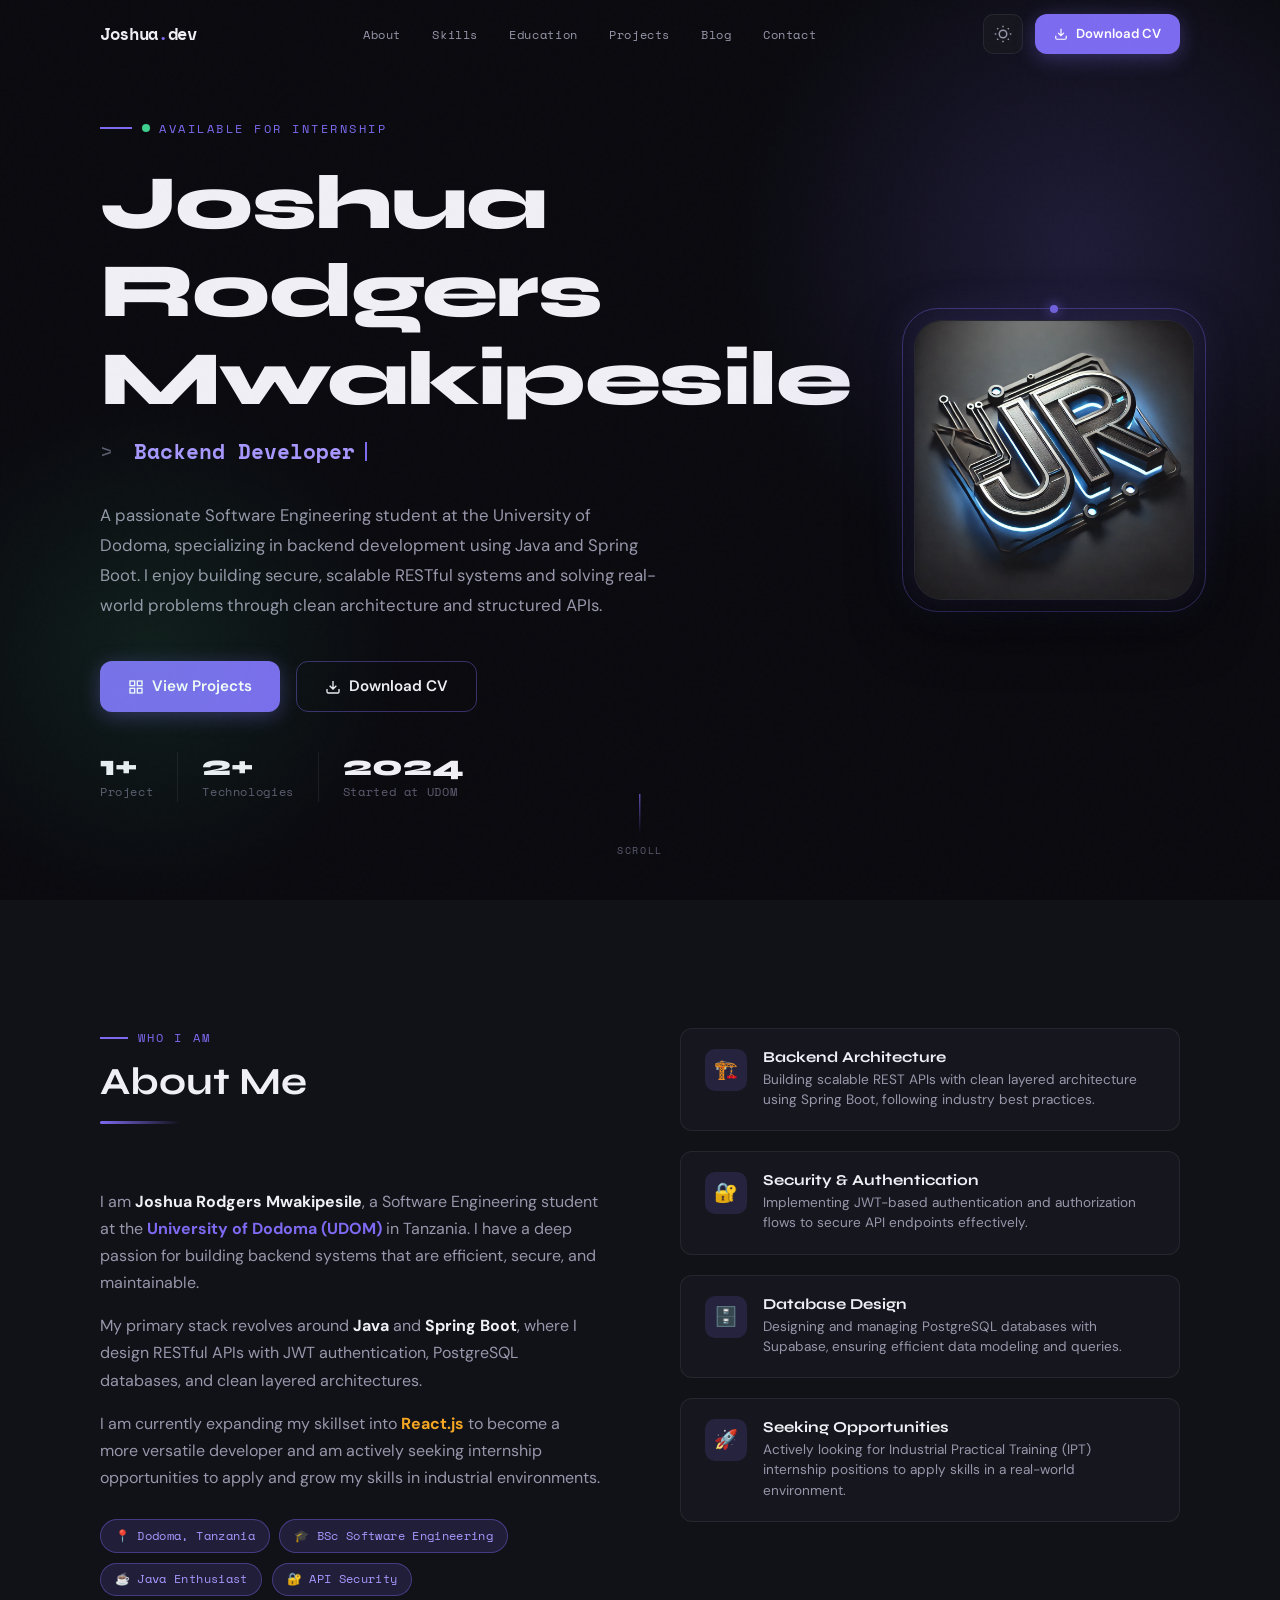
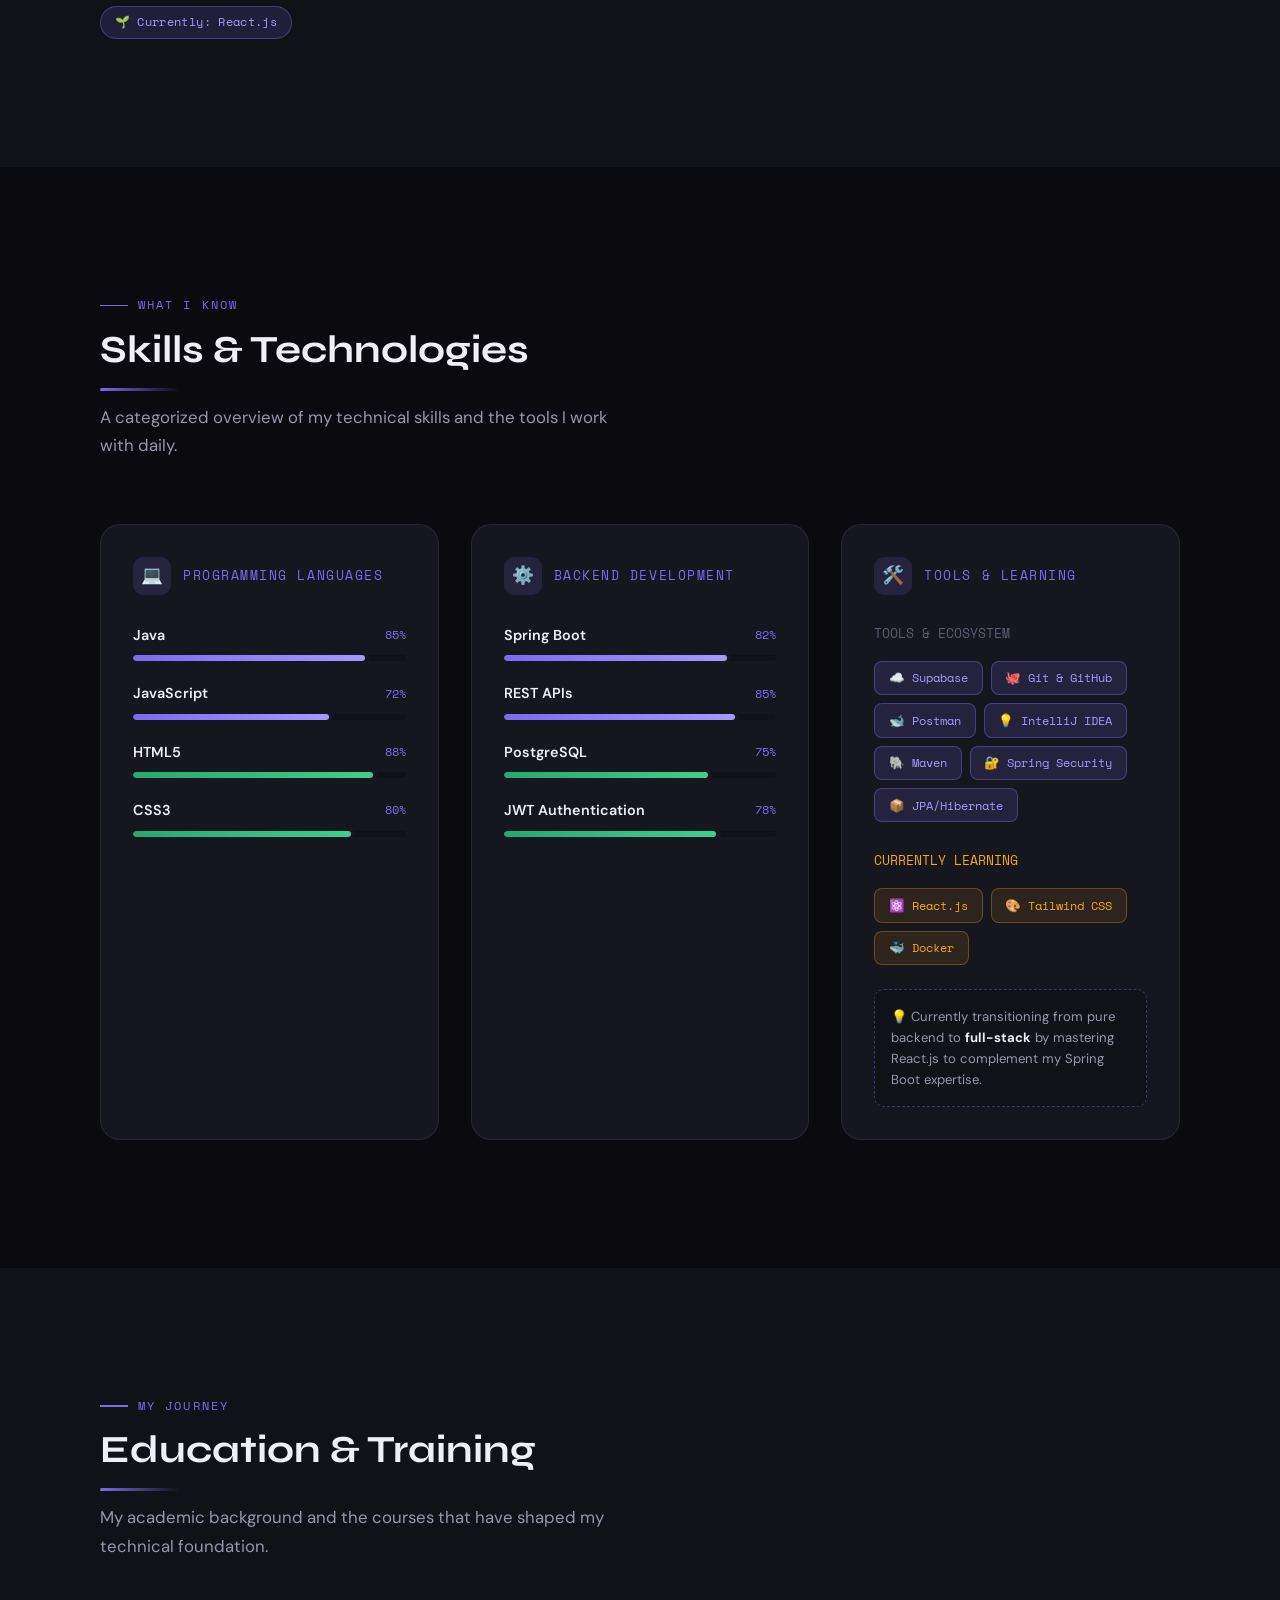
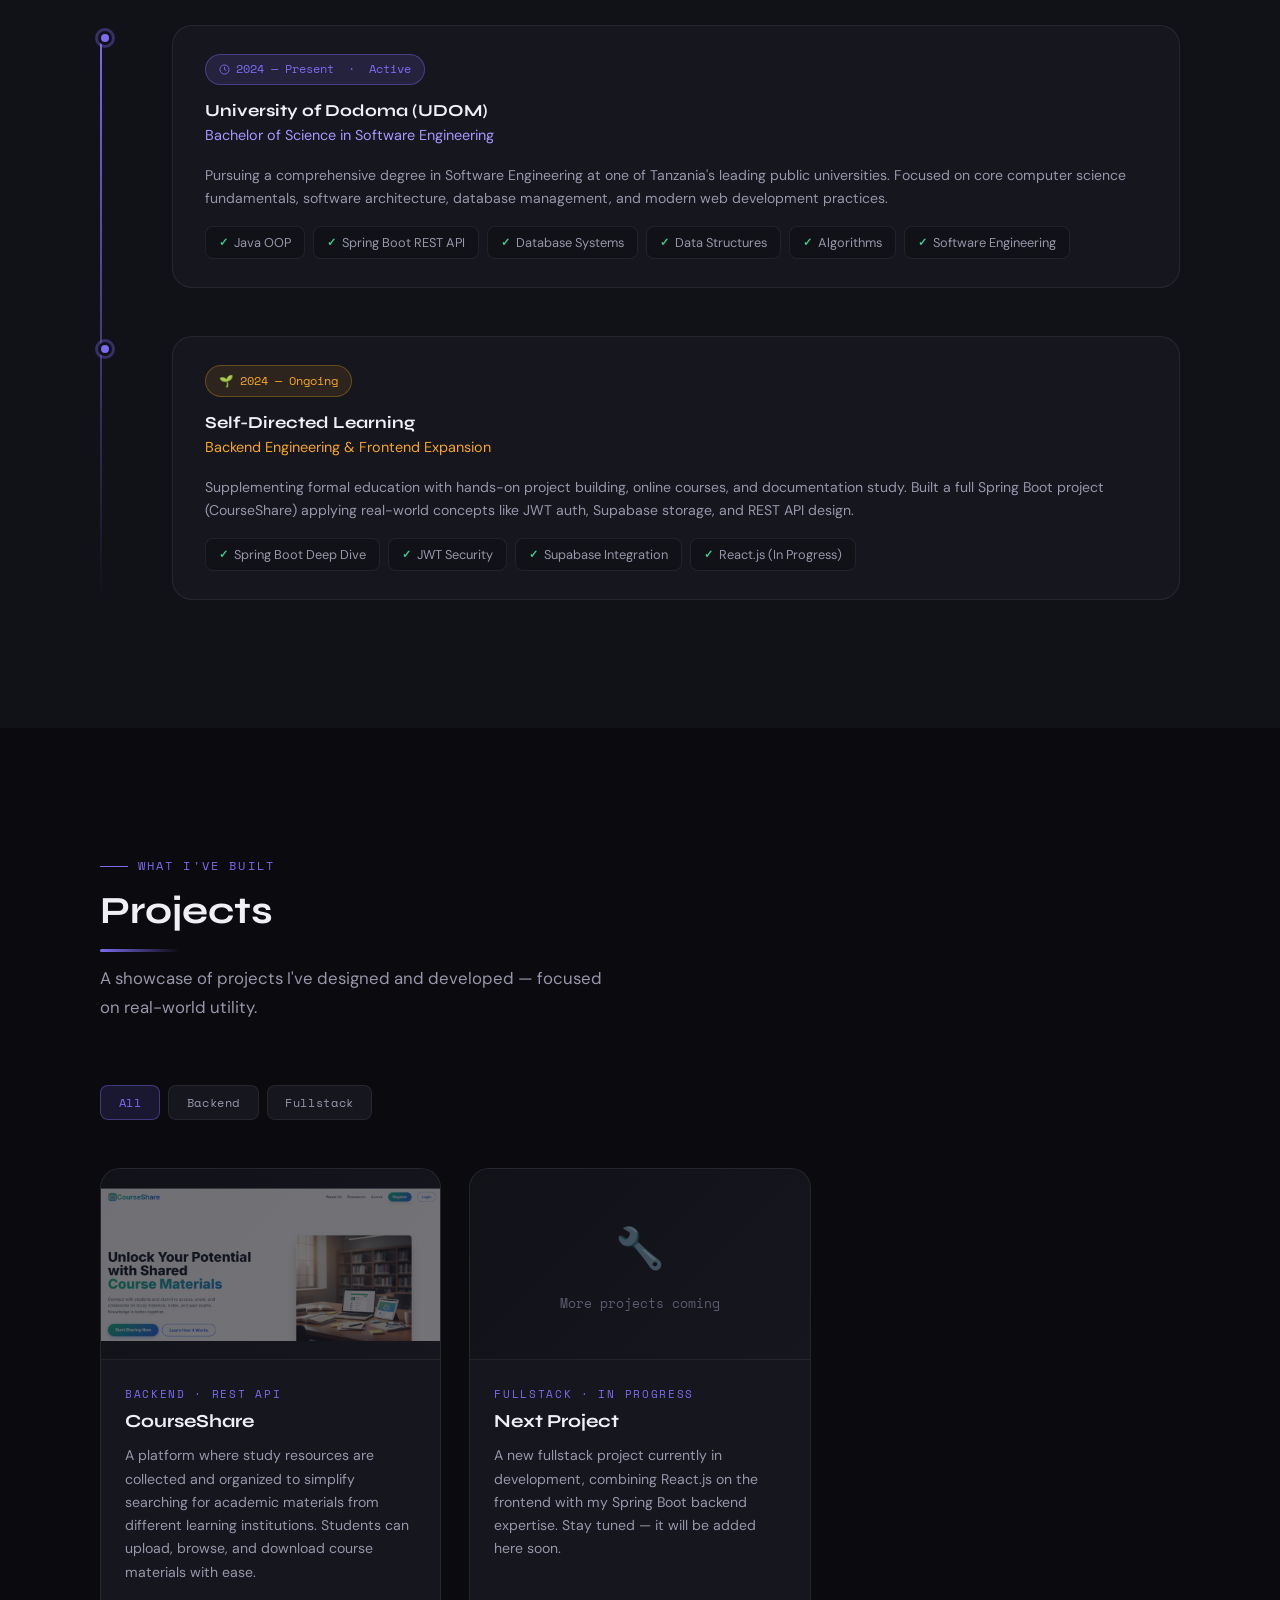
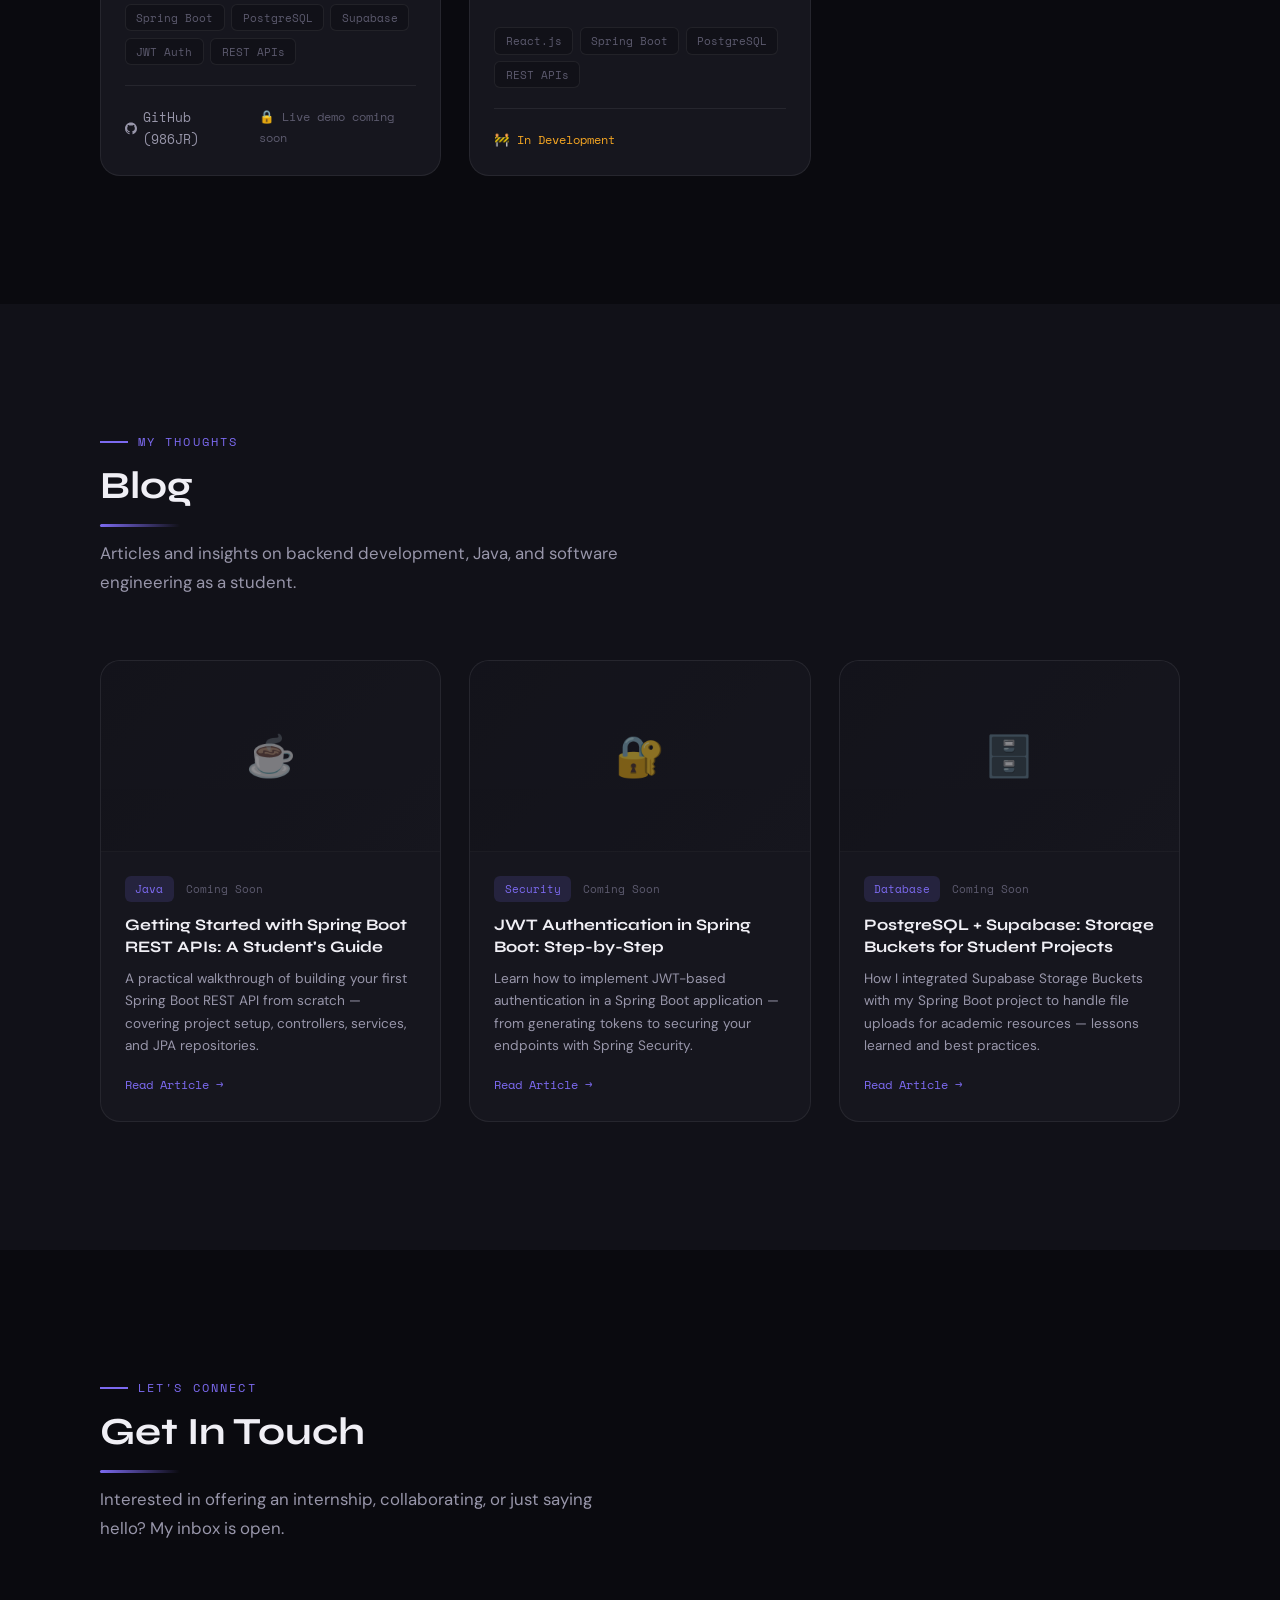
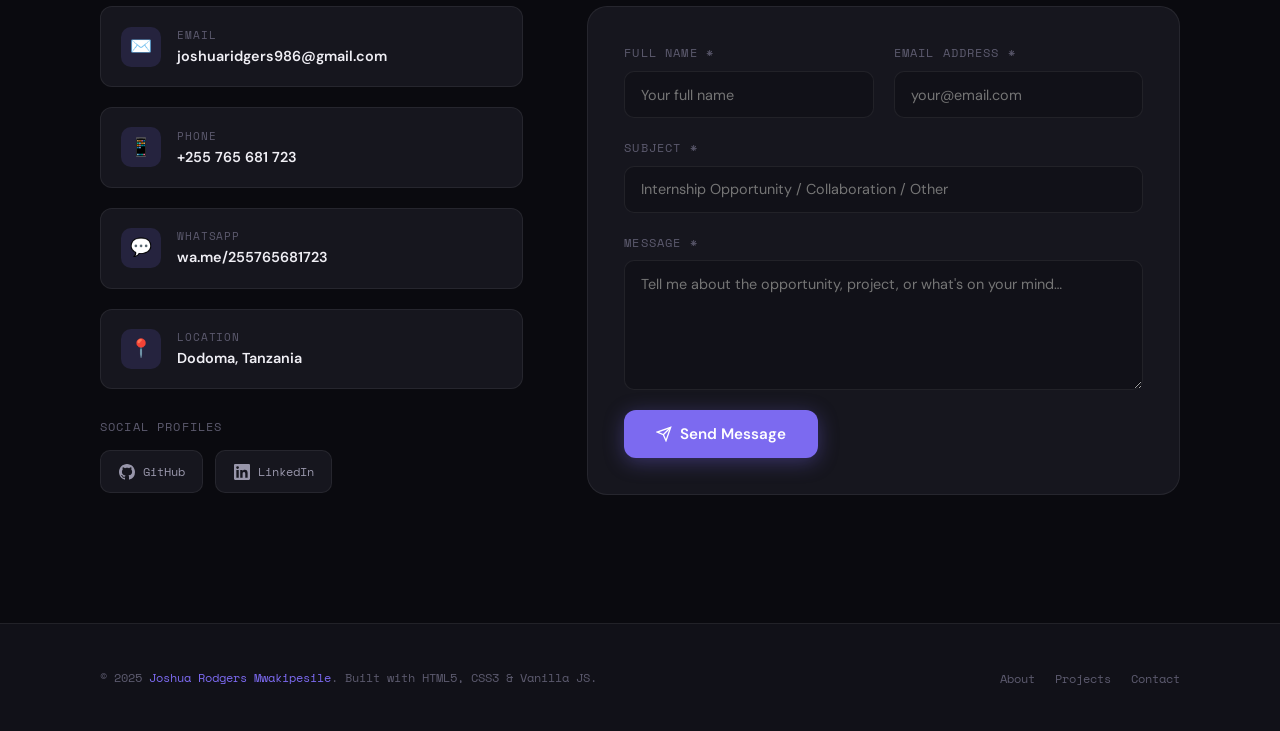
==== index.html @ 55b88f5e "Initial Commit of my portfolio website" ====
<!DOCTYPE html>
<html lang="en" data-theme="dark">
<head>
  <meta charset="UTF-8" />
  <meta name="viewport" content="width=device-width, initial-scale=1.0" />
  <meta name="description" content="Joshua Rodgers Mwakipesile — Software Engineering Student at UDOM. Backend Developer specializing in Java & Spring Boot. Seeking internship opportunities in Tanzania." />
  <meta name="keywords" content="Joshua Rodgers Mwakipesile, Software Engineering, Java, Spring Boot, Backend Developer, UDOM, Tanzania, Internship" />
  <meta name="author" content="Joshua Rodgers Mwakipesile" />

  <!-- Open Graph / Social -->
  <meta property="og:title" content="Joshua Rodgers Mwakipesile — Portfolio" />
  <meta property="og:description" content="Backend Developer · Spring Boot · Java · REST APIs" />
  <meta property="og:type" content="website" />

  <!-- Canonical -->
  <link rel="canonical" href="#" />

  <!-- Fonts -->
  <link rel="preconnect" href="https://fonts.googleapis.com" />
  <link rel="preconnect" href="https://fonts.gstatic.com" crossorigin />

  <!-- Stylesheet -->
  <link rel="stylesheet" href="css/style.css" />

  <title>Joshua Rodgers Mwakipesile — Software Engineering Student</title>
</head>
<body>

<!-- ═══════════════════════════════════════════════════════════
     NAVIGATION
═══════════════════════════════════════════════════════════ -->
<header id="navbar" role="banner">
  <div class="container">
    <nav class="nav-inner" aria-label="Primary navigation">

      <!-- Logo -->
      <a href="#hero" class="nav-logo" aria-label="Joshua Rodgers — Home">
        Joshua<span>.</span>dev
      </a>

      <!-- Desktop Links -->
      <ul class="nav-links" role="list">
        <li><a href="#about">About</a></li>
        <li><a href="#skills">Skills</a></li>
        <li><a href="#education">Education</a></li>
        <li><a href="#projects">Projects</a></li>
        <li><a href="#blog">Blog</a></li>
        <li><a href="#contact">Contact</a></li>
      </ul>

      <!-- Actions -->
      <div class="nav-actions">
        <button id="theme-toggle" class="theme-btn" aria-label="Toggle theme" title="Toggle theme"></button>
        <a href="assets/Joshua_Rodgers_CV.pdf" download class="btn btn-primary" style="padding:0.55rem 1.2rem; font-size:0.82rem;">
          <svg width="14" height="14" fill="none" stroke="currentColor" stroke-width="2" viewBox="0 0 24 24" aria-hidden="true">
            <path d="M21 15v4a2 2 0 0 1-2 2H5a2 2 0 0 1-2-2v-4M7 10l5 5 5-5M12 15V3"/>
          </svg>
          Download CV
        </a>
        <button id="hamburger" class="hamburger" aria-label="Toggle menu" aria-expanded="false">
          <span></span><span></span><span></span>
        </button>
      </div>

    </nav>
  </div>
</header>

<!-- Mobile Menu -->
<nav id="mobile-menu" class="mobile-menu" aria-label="Mobile navigation">
  <ul>
    <li><a href="#about">About</a></li>
    <li><a href="#skills">Skills</a></li>
    <li><a href="#education">Education</a></li>
    <li><a href="#projects">Projects</a></li>
    <li><a href="#blog">Blog</a></li>
    <li><a href="#contact">Contact</a></li>
    <li>
      <a href="assets/Joshua_Rodgers_CV.pdf" download style="color:var(--accent);">
        ↓ Download CV
      </a>
    </li>
  </ul>
</nav>


<!-- ═══════════════════════════════════════════════════════════
     HERO
═══════════════════════════════════════════════════════════ -->
<main>
<section id="hero" aria-label="Introduction">
  <div class="container">
    <div class="hero-grid">

      <!-- Text Content -->
      <div class="hero-content">

        <div class="hero-eyebrow">
          <div class="hero-dot"></div>
          Available for Internship
        </div>

        <h1 class="hero-name">Joshua Rodgers<br />Mwakipesile</h1>

        <!-- Typing Effect -->
        <div class="hero-typing-wrapper" aria-live="polite">
          <span class="typing-prefix">&gt;&nbsp;</span>
          <span id="typed-text" aria-label="Role"></span>
          <span class="cursor" aria-hidden="true"></span>
        </div>

        <p class="hero-bio">
          A passionate Software Engineering student at the University of Dodoma,
          specializing in backend development using Java and Spring Boot. I enjoy
          building secure, scalable RESTful systems and solving real-world problems
          through clean architecture and structured APIs.
        </p>

        <div class="hero-actions">
          <a href="#projects" class="btn btn-primary">
            <svg width="16" height="16" fill="none" stroke="currentColor" stroke-width="2" viewBox="0 0 24 24" aria-hidden="true">
              <rect x="3" y="3" width="7" height="7"/><rect x="14" y="3" width="7" height="7"/>
              <rect x="14" y="14" width="7" height="7"/><rect x="3" y="14" width="7" height="7"/>
            </svg>
            View Projects
          </a>
          <a href="assets/Joshua_Rodgers_CV.pdf" download class="btn btn-outline">
            <svg width="16" height="16" fill="none" stroke="currentColor" stroke-width="2" viewBox="0 0 24 24" aria-hidden="true">
              <path d="M21 15v4a2 2 0 0 1-2 2H5a2 2 0 0 1-2-2v-4M7 10l5 5 5-5M12 15V3"/>
            </svg>
            Download CV
          </a>
        </div>

        <div class="hero-stats">
          <div class="stat-item">
            <span class="stat-num">1+</span>
            <span class="stat-label">Project</span>
          </div>
          <div class="stat-divider" aria-hidden="true"></div>
          <div class="stat-item">
            <span class="stat-num">2+</span>
            <span class="stat-label">Technologies</span>
          </div>
          <div class="stat-divider" aria-hidden="true"></div>
          <div class="stat-item">
            <span class="stat-num">2024</span>
            <span class="stat-label">Started at UDOM</span>
          </div>
        </div>

      </div>

      <!-- Profile Avatar -->
      <div class="hero-avatar-wrap" aria-hidden="true">
        <div class="avatar-ring">
        </div>
        <div class="hero-avatar">
            <img src="assets/jr_png.png">
          <div class="avatar-placeholder">
            <div class="avatar-icon"><img src="assets/jr_png.png"></div>
            <span class="avatar-initials">JRM</span>
          </div>
        </div>
      </div>

    </div><!-- /hero-grid -->
  </div>

  <div class="scroll-indicator" aria-hidden="true">
    <div class="scroll-line"></div>
    <span>Scroll</span>
  </div>
</section>


<!-- ═══════════════════════════════════════════════════════════
     ABOUT
═══════════════════════════════════════════════════════════ -->
<section id="about" aria-labelledby="about-title">
  <div class="container">
    <div class="about-grid">

      <!-- Left -->
      <div>
        <div class="section-header reveal">
          <p class="section-label">Who I Am</p>
          <h2 class="section-title" id="about-title">About Me</h2>
          <div class="section-divider"></div>
        </div>

        <p class="reveal delay-1" style="margin-bottom:1rem;">
          I am <strong style="color:var(--text-primary)">Joshua Rodgers Mwakipesile</strong>, a Software Engineering student at the
          <strong style="color:var(--accent)">University of Dodoma (UDOM)</strong> in Tanzania. I have a deep passion for building
          backend systems that are efficient, secure, and maintainable.
        </p>
        <p class="reveal delay-2" style="margin-bottom:1rem;">
          My primary stack revolves around <strong style="color:var(--text-primary)">Java</strong> and
          <strong style="color:var(--text-primary)">Spring Boot</strong>, where I design RESTful APIs with JWT authentication,
          PostgreSQL databases, and clean layered architectures.
        </p>
        <p class="reveal delay-3" style="margin-bottom:1.75rem;">
          I am currently expanding my skillset into <strong style="color:var(--amber)">React.js</strong> to become a more
          versatile developer and am actively seeking internship opportunities to apply and grow my skills in industrial
          environments.
        </p>

        <div class="about-tags reveal delay-4" aria-label="Tags">
          <span class="tag">📍 Dodoma, Tanzania</span>
          <span class="tag">🎓 BSc Software Engineering</span>
          <span class="tag">☕ Java Enthusiast</span>
          <span class="tag">🔐 API Security</span>
          <span class="tag">🌱 Currently: React.js</span>
        </div>
      </div>

      <!-- Right — Highlights -->
      <div class="about-highlights" role="list">
        <div class="highlight-card reveal delay-1" role="listitem">
          <div class="highlight-icon" aria-hidden="true">🏗️</div>
          <div class="highlight-body">
            <h4>Backend Architecture</h4>
            <p>Building scalable REST APIs with clean layered architecture using Spring Boot, following industry best practices.</p>
          </div>
        </div>
        <div class="highlight-card reveal delay-2" role="listitem">
          <div class="highlight-icon" aria-hidden="true">🔐</div>
          <div class="highlight-body">
            <h4>Security & Authentication</h4>
            <p>Implementing JWT-based authentication and authorization flows to secure API endpoints effectively.</p>
          </div>
        </div>
        <div class="highlight-card reveal delay-3" role="listitem">
          <div class="highlight-icon" aria-hidden="true">🗄️</div>
          <div class="highlight-body">
            <h4>Database Design</h4>
            <p>Designing and managing PostgreSQL databases with Supabase, ensuring efficient data modeling and queries.</p>
          </div>
        </div>
        <div class="highlight-card reveal delay-4" role="listitem">
          <div class="highlight-icon" aria-hidden="true">🚀</div>
          <div class="highlight-body">
            <h4>Seeking Opportunities</h4>
            <p>Actively looking for Industrial Practical Training (IPT) internship positions to apply skills in a real-world environment.</p>
          </div>
        </div>
      </div>

    </div>
  </div>
</section>


<!-- ═══════════════════════════════════════════════════════════
     SKILLS
═══════════════════════════════════════════════════════════ -->
<section id="skills" aria-labelledby="skills-title">
  <div class="container">

    <div class="section-header reveal">
      <p class="section-label">What I Know</p>
      <h2 class="section-title" id="skills-title">Skills &amp; Technologies</h2>
      <div class="section-divider"></div>
      <p class="section-desc">A categorized overview of my technical skills and the tools I work with daily.</p>
    </div>

    <div class="skills-grid">

      <!-- Programming Languages -->
      <div class="skill-group reveal delay-1">
        <div class="skill-group-header">
          <div class="skill-group-icon" aria-hidden="true">💻</div>
          <span class="skill-group-title">Programming Languages</span>
        </div>

        <div class="skill-item">
          <div class="skill-meta">
            <span class="skill-name">Java</span>
            <span class="skill-pct">85%</span>
          </div>
          <div class="skill-bar-track" role="progressbar" aria-valuenow="85" aria-valuemin="0" aria-valuemax="100" aria-label="Java proficiency 85%">
            <div class="skill-bar-fill" data-pct="85"></div>
          </div>
        </div>

        <div class="skill-item">
          <div class="skill-meta">
            <span class="skill-name">JavaScript</span>
            <span class="skill-pct">72%</span>
          </div>
          <div class="skill-bar-track" role="progressbar" aria-valuenow="72" aria-valuemin="0" aria-valuemax="100" aria-label="JavaScript proficiency 72%">
            <div class="skill-bar-fill" data-pct="72"></div>
          </div>
        </div>

        <div class="skill-item">
          <div class="skill-meta">
            <span class="skill-name">HTML5</span>
            <span class="skill-pct">88%</span>
          </div>
          <div class="skill-bar-track" role="progressbar" aria-valuenow="88" aria-valuemin="0" aria-valuemax="100" aria-label="HTML5 proficiency 88%">
            <div class="skill-bar-fill green" data-pct="88"></div>
          </div>
        </div>

        <div class="skill-item">
          <div class="skill-meta">
            <span class="skill-name">CSS3</span>
            <span class="skill-pct">80%</span>
          </div>
          <div class="skill-bar-track" role="progressbar" aria-valuenow="80" aria-valuemin="0" aria-valuemax="100" aria-label="CSS3 proficiency 80%">
            <div class="skill-bar-fill green" data-pct="80"></div>
          </div>
        </div>

      </div>

      <!-- Backend -->
      <div class="skill-group reveal delay-2">
        <div class="skill-group-header">
          <div class="skill-group-icon" aria-hidden="true">⚙️</div>
          <span class="skill-group-title">Backend Development</span>
        </div>

        <div class="skill-item">
          <div class="skill-meta">
            <span class="skill-name">Spring Boot</span>
            <span class="skill-pct">82%</span>
          </div>
          <div class="skill-bar-track" role="progressbar" aria-valuenow="82" aria-valuemin="0" aria-valuemax="100" aria-label="Spring Boot proficiency 82%">
            <div class="skill-bar-fill" data-pct="82"></div>
          </div>
        </div>

        <div class="skill-item">
          <div class="skill-meta">
            <span class="skill-name">REST APIs</span>
            <span class="skill-pct">85%</span>
          </div>
          <div class="skill-bar-track" role="progressbar" aria-valuenow="85" aria-valuemin="0" aria-valuemax="100" aria-label="REST APIs proficiency 85%">
            <div class="skill-bar-fill" data-pct="85"></div>
          </div>
        </div>

        <div class="skill-item">
          <div class="skill-meta">
            <span class="skill-name">PostgreSQL</span>
            <span class="skill-pct">75%</span>
          </div>
          <div class="skill-bar-track" role="progressbar" aria-valuenow="75" aria-valuemin="0" aria-valuemax="100" aria-label="PostgreSQL proficiency 75%">
            <div class="skill-bar-fill green" data-pct="75"></div>
          </div>
        </div>

        <div class="skill-item">
          <div class="skill-meta">
            <span class="skill-name">JWT Authentication</span>
            <span class="skill-pct">78%</span>
          </div>
          <div class="skill-bar-track" role="progressbar" aria-valuenow="78" aria-valuemin="0" aria-valuemax="100" aria-label="JWT Authentication proficiency 78%">
            <div class="skill-bar-fill green" data-pct="78"></div>
          </div>
        </div>

      </div>

      <!-- Tools & Currently Learning -->
      <div class="skill-group reveal delay-3">
        <div class="skill-group-header">
          <div class="skill-group-icon" aria-hidden="true">🛠️</div>
          <span class="skill-group-title">Tools &amp; Learning</span>
        </div>

        <p style="font-size:0.8rem;color:var(--text-muted);font-family:var(--font-mono);margin-bottom:1rem;">TOOLS &amp; ECOSYSTEM</p>
        <div class="tech-chips" style="margin-bottom:1.75rem;">
          <span class="chip">☁️ Supabase</span>
          <span class="chip">🐙 Git &amp; GitHub</span>
          <span class="chip">🐋 Postman</span>
          <span class="chip">💡 IntelliJ IDEA</span>
          <span class="chip">🐘 Maven</span>
          <span class="chip">🔐 Spring Security</span>
          <span class="chip">📦 JPA/Hibernate</span>
        </div>

        <p style="font-size:0.8rem;color:var(--amber);font-family:var(--font-mono);margin-bottom:1rem;">CURRENTLY LEARNING</p>
        <div class="tech-chips">
          <span class="chip learning">⚛️ React.js</span>
          <span class="chip learning">🎨 Tailwind CSS</span>
          <span class="chip learning">🐳 Docker</span>
        </div>

        <div style="margin-top:1.5rem;padding:1rem;background:var(--bg-secondary);border-radius:10px;border:1px dashed var(--border-accent);">
          <p style="font-size:0.82rem;color:var(--text-secondary);line-height:1.6;margin:0;">
            <span style="color:var(--amber);">💡</span> Currently transitioning from pure backend to
            <strong style="color:var(--text-primary)">full-stack</strong> by mastering React.js to complement
            my Spring Boot expertise.
          </p>
        </div>

      </div>

    </div><!-- /skills-grid -->
  </div>
</section>


<!-- ═══════════════════════════════════════════════════════════
     EDUCATION
═══════════════════════════════════════════════════════════ -->
<section id="education" aria-labelledby="edu-title">
  <div class="container">
    <div class="section-header reveal">
      <p class="section-label">My Journey</p>
      <h2 class="section-title" id="edu-title">Education &amp; Training</h2>
      <div class="section-divider"></div>
      <p class="section-desc">My academic background and the courses that have shaped my technical foundation.</p>
    </div>

    <div class="timeline" role="list">

      <!-- UDOM -->
      <div class="timeline-item" role="listitem">
        <div class="timeline-dot" aria-hidden="true"></div>
        <div class="timeline-card">
          <div class="timeline-badge">
            <svg width="11" height="11" fill="none" stroke="currentColor" stroke-width="2" viewBox="0 0 24 24" aria-hidden="true"><circle cx="12" cy="12" r="10"/><path d="M12 6v6l4 2"/></svg>
            2024 — Present &nbsp;·&nbsp; Active
          </div>
          <h3 class="timeline-inst">University of Dodoma (UDOM)</h3>
          <p class="timeline-degree">Bachelor of Science in Software Engineering</p>
          <p style="font-size:0.88rem;line-height:1.65;">
            Pursuing a comprehensive degree in Software Engineering at one of Tanzania's leading public universities.
            Focused on core computer science fundamentals, software architecture, database management, and modern web development
            practices.
          </p>
          <div class="course-list" aria-label="Completed courses">
            <span class="course-pill">Java OOP</span>
            <span class="course-pill">Spring Boot REST API</span>
            <span class="course-pill">Database Systems</span>
            <span class="course-pill">Data Structures</span>
            <span class="course-pill">Algorithms</span>
            <span class="course-pill">Software Engineering</span>
          </div>
        </div>
      </div>

      <!-- Self-Learning -->
      <div class="timeline-item" role="listitem">
        <div class="timeline-dot" aria-hidden="true"></div>
        <div class="timeline-card">
          <div class="timeline-badge" style="background:rgba(245,166,35,0.1);border-color:rgba(245,166,35,0.3);color:var(--amber);">
            🌱 2024 — Ongoing
          </div>
          <h3 class="timeline-inst">Self-Directed Learning</h3>
          <p class="timeline-degree" style="color:var(--amber);">Backend Engineering &amp; Frontend Expansion</p>
          <p style="font-size:0.88rem;line-height:1.65;">
            Supplementing formal education with hands-on project building, online courses, and documentation study.
            Built a full Spring Boot project (CourseShare) applying real-world concepts like JWT auth, Supabase storage, and REST API design.
          </p>
          <div class="course-list">
            <span class="course-pill">Spring Boot Deep Dive</span>
            <span class="course-pill">JWT Security</span>
            <span class="course-pill">Supabase Integration</span>
            <span class="course-pill">React.js (In Progress)</span>
          </div>
        </div>
      </div>

    </div><!-- /timeline -->
  </div>
</section>


<!-- ═══════════════════════════════════════════════════════════
     PROJECTS
═══════════════════════════════════════════════════════════ -->
<section id="projects" aria-labelledby="projects-title">
  <div class="container">

    <div class="section-header reveal">
      <p class="section-label">What I've Built</p>
      <h2 class="section-title" id="projects-title">Projects</h2>
      <div class="section-divider"></div>
      <p class="section-desc">A showcase of projects I've designed and developed — focused on real-world utility.</p>
    </div>

    <!-- Filters -->
    <div class="project-filters reveal" role="group" aria-label="Filter projects by category">
      <button class="filter-btn active" data-filter="all" aria-pressed="true">All</button>
      <button class="filter-btn" data-filter="backend" aria-pressed="false">Backend</button>
      <button class="filter-btn" data-filter="fullstack" aria-pressed="false">Fullstack</button>
    </div>

    <!-- Grid -->
    <div class="projects-grid">

      <!-- CourseShare -->
      <article class="project-card reveal delay-1" data-category="backend" aria-labelledby="proj1-title">
        <div class="project-thumb">
          <div class="project-thumb-placeholder">
            <div class="project-thumb-icon">
                <img src="assets/image.png">
            </div>
            <!--<span>CourseShare Platform</span> -->
          </div>
          <div class="project-overlay" aria-hidden="true">
            <a href="https://github.com/986JR" target="_blank" rel="noopener noreferrer" class="overlay-btn" title="View on GitHub" aria-label="View CourseShare on GitHub">
              <svg width="16" height="16" fill="currentColor" viewBox="0 0 24 24"><path d="M12 0C5.37 0 0 5.37 0 12c0 5.31 3.435 9.795 8.205 11.385.6.105.825-.255.825-.57 0-.285-.015-1.23-.015-2.235-3.015.555-3.795-.735-4.035-1.41-.135-.345-.72-1.41-1.23-1.695-.42-.225-1.02-.78-.015-.795.945-.015 1.62.87 1.845 1.23 1.08 1.815 2.805 1.305 3.495.99.105-.78.42-1.305.765-1.605-2.67-.3-5.46-1.335-5.46-5.925 0-1.305.465-2.385 1.23-3.225-.12-.3-.54-1.53.12-3.18 0 0 1.005-.315 3.3 1.23.96-.27 1.98-.405 3-.405s2.04.135 3 .405c2.295-1.56 3.3-1.23 3.3-1.23.66 1.65.24 2.88.12 3.18.765.84 1.23 1.905 1.23 3.225 0 4.605-2.805 5.625-5.475 5.925.435.375.81 1.095.81 2.22 0 1.605-.015 2.895-.015 3.3 0 .315.225.69.825.57A12.02 12.02 0 0 0 24 12c0-6.63-5.37-12-12-12z"/></svg>
            </a>
            <a href="#" class="overlay-btn" style="background:var(--bg-secondary);color:var(--text-secondary);" title="Live demo coming soon" aria-label="Live demo coming soon">
              <svg width="16" height="16" fill="none" stroke="currentColor" stroke-width="2" viewBox="0 0 24 24"><path d="M18 13v6a2 2 0 0 1-2 2H5a2 2 0 0 1-2-2V8a2 2 0 0 1 2-2h6M15 3h6v6M10 14L21 3"/></svg>
            </a>
          </div>
        </div>
        <div class="project-body">
          <p class="project-cat">Backend · REST API</p>
          <h3 class="project-title" id="proj1-title">CourseShare</h3>
          <p class="project-desc">
            A platform where study resources are collected and organized to simplify
            searching for academic materials from different learning institutions. Students can
            upload, browse, and download course materials with ease.
          </p>
          <div class="project-stack" aria-label="Technologies used">
            <span class="stack-tag">Spring Boot</span>
            <span class="stack-tag">PostgreSQL</span>
            <span class="stack-tag">Supabase</span>
            <span class="stack-tag">JWT Auth</span>
            <span class="stack-tag">REST APIs</span>
          </div>
          <div class="project-links">
            <a href="https://github.com/986JR" target="_blank" rel="noopener noreferrer" class="project-link" aria-label="View CourseShare source code on GitHub">
              <svg width="13" height="13" fill="currentColor" viewBox="0 0 24 24" aria-hidden="true"><path d="M12 0C5.37 0 0 5.37 0 12c0 5.31 3.435 9.795 8.205 11.385.6.105.825-.255.825-.57 0-.285-.015-1.23-.015-2.235-3.015.555-3.795-.735-4.035-1.41-.135-.345-.72-1.41-1.23-1.695-.42-.225-1.02-.78-.015-.795.945-.015 1.62.87 1.845 1.23 1.08 1.815 2.805 1.305 3.495.99.105-.78.42-1.305.765-1.605-2.67-.3-5.46-1.335-5.46-5.925 0-1.305.465-2.385 1.23-3.225-.12-.3-.54-1.53.12-3.18 0 0 1.005-.315 3.3 1.23.96-.27 1.98-.405 3-.405s2.04.135 3 .405c2.295-1.56 3.3-1.23 3.3-1.23.66 1.65.24 2.88.12 3.18.765.84 1.23 1.905 1.23 3.225 0 4.605-2.805 5.625-5.475 5.925.435.375.81 1.095.81 2.22 0 1.605-.015 2.895-.015 3.3 0 .315.225.69.825.57A12.02 12.02 0 0 0 24 12c0-6.63-5.37-12-12-12z"/></svg>
              GitHub (986JR)
            </a>
            <span style="color:var(--text-muted);font-family:var(--font-mono);font-size:0.78rem;">
              🔒 Live demo coming soon
            </span>
          </div>
        </div>
      </article>

      <!-- Placeholder project 2 -->
      <article class="project-card reveal delay-2" data-category="fullstack" aria-labelledby="proj2-title">
        <div class="project-thumb">
          <div class="project-thumb-placeholder">
            <div class="project-thumb-icon">🔧</div>
            <span>More projects coming</span>
          </div>
        </div>
        <div class="project-body">
          <p class="project-cat">Fullstack · In Progress</p>
          <h3 class="project-title" id="proj2-title">Next Project</h3>
          <p class="project-desc">
            A new fullstack project currently in development, combining React.js on the frontend
            with my Spring Boot backend expertise. Stay tuned — it will be added here soon.
          </p>
          <div class="project-stack">
            <span class="stack-tag">React.js</span>
            <span class="stack-tag">Spring Boot</span>
            <span class="stack-tag">PostgreSQL</span>
            <span class="stack-tag">REST APIs</span>
          </div>
          <div class="project-links">
            <span style="color:var(--amber);font-family:var(--font-mono);font-size:0.78rem;">
              🚧 In Development
            </span>
          </div>
        </div>
      </article>

    </div><!-- /projects-grid -->
  </div>
</section>


<!-- ═══════════════════════════════════════════════════════════
     BLOG
═══════════════════════════════════════════════════════════ -->
<section id="blog" aria-labelledby="blog-title">
  <div class="container">

    <div class="section-header reveal">
      <p class="section-label">My Thoughts</p>
      <h2 class="section-title" id="blog-title">Blog</h2>
      <div class="section-divider"></div>
      <p class="section-desc">Articles and insights on backend development, Java, and software engineering as a student.</p>
    </div>

    <div class="blog-grid">

      <article class="blog-card reveal delay-1">
        <div class="blog-thumb" aria-hidden="true">☕</div>
        <div class="blog-body">
          <div class="blog-meta">
            <span class="blog-tag">Java</span>
            <span class="blog-date">Coming Soon</span>
          </div>
          <h3 class="blog-title">Getting Started with Spring Boot REST APIs: A Student's Guide</h3>
          <p class="blog-excerpt">
            A practical walkthrough of building your first Spring Boot REST API from scratch — covering project setup,
            controllers, services, and JPA repositories.
          </p>
          <span class="blog-read-more">Read Article →</span>
        </div>
      </article>

      <article class="blog-card reveal delay-2">
        <div class="blog-thumb" aria-hidden="true">🔐</div>
        <div class="blog-body">
          <div class="blog-meta">
            <span class="blog-tag">Security</span>
            <span class="blog-date">Coming Soon</span>
          </div>
          <h3 class="blog-title">JWT Authentication in Spring Boot: Step-by-Step</h3>
          <p class="blog-excerpt">
            Learn how to implement JWT-based authentication in a Spring Boot application — from generating tokens to
            securing your endpoints with Spring Security.
          </p>
          <span class="blog-read-more">Read Article →</span>
        </div>
      </article>

      <article class="blog-card reveal delay-3">
        <div class="blog-thumb" aria-hidden="true">🗄️</div>
        <div class="blog-body">
          <div class="blog-meta">
            <span class="blog-tag">Database</span>
            <span class="blog-date">Coming Soon</span>
          </div>
          <h3 class="blog-title">PostgreSQL + Supabase: Storage Buckets for Student Projects</h3>
          <p class="blog-excerpt">
            How I integrated Supabase Storage Buckets with my Spring Boot project to handle file uploads for academic
            resources — lessons learned and best practices.
          </p>
          <span class="blog-read-more">Read Article →</span>
        </div>
      </article>

    </div>

  </div>
</section>


<!-- ═══════════════════════════════════════════════════════════
     CONTACT
═══════════════════════════════════════════════════════════ -->
<section id="contact" aria-labelledby="contact-title">
  <div class="container">

    <div class="section-header reveal">
      <p class="section-label">Let's Connect</p>
      <h2 class="section-title" id="contact-title">Get In Touch</h2>
      <div class="section-divider"></div>
      <p class="section-desc">Interested in offering an internship, collaborating, or just saying hello? My inbox is open.</p>
    </div>

    <div class="contact-grid">

      <!-- Contact Info -->
      <div class="reveal-left" aria-label="Contact information">
        <div class="contact-info">

          <a href="mailto:joshuaridgers986@gmail.com" class="contact-item" aria-label="Send email to Joshua">
            <div class="contact-icon" aria-hidden="true">✉️</div>
            <div>
              <div class="contact-label">Email</div>
              <div class="contact-value">joshuaridgers986@gmail.com</div>
            </div>
          </a>

          <a href="tel:+255765681723" class="contact-item" aria-label="Call Joshua">
            <div class="contact-icon" aria-hidden="true">📱</div>
            <div>
              <div class="contact-label">Phone</div>
              <div class="contact-value">+255 765 681 723</div>
            </div>
          </a>

          <a href="https://wa.me/255765681723" target="_blank" rel="noopener noreferrer" class="contact-item" aria-label="Message Joshua on WhatsApp">
            <div class="contact-icon" aria-hidden="true">💬</div>
            <div>
              <div class="contact-label">WhatsApp</div>
              <div class="contact-value">wa.me/255765681723</div>
            </div>
          </a>

          <div class="contact-item" style="cursor:default;">
            <div class="contact-icon" aria-hidden="true">📍</div>
            <div>
              <div class="contact-label">Location</div>
              <div class="contact-value">Dodoma, Tanzania</div>
            </div>
          </div>

        </div>

        <!-- Social Links -->
        <div style="margin-top:1.75rem;">
          <p style="font-family:var(--font-mono);font-size:0.72rem;letter-spacing:0.1em;text-transform:uppercase;color:var(--text-muted);margin-bottom:0.85rem;">
            Social Profiles
          </p>
          <div class="social-row">
            <a href="https://github.com/986JR" target="_blank" rel="noopener noreferrer" class="social-btn" aria-label="Visit Joshua's GitHub profile">
              <svg width="16" height="16" fill="currentColor" viewBox="0 0 24 24" aria-hidden="true"><path d="M12 0C5.37 0 0 5.37 0 12c0 5.31 3.435 9.795 8.205 11.385.6.105.825-.255.825-.57 0-.285-.015-1.23-.015-2.235-3.015.555-3.795-.735-4.035-1.41-.135-.345-.72-1.41-1.23-1.695-.42-.225-1.02-.78-.015-.795.945-.015 1.62.87 1.845 1.23 1.08 1.815 2.805 1.305 3.495.99.105-.78.42-1.305.765-1.605-2.67-.3-5.46-1.335-5.46-5.925 0-1.305.465-2.385 1.23-3.225-.12-.3-.54-1.53.12-3.18 0 0 1.005-.315 3.3 1.23.96-.27 1.98-.405 3-.405s2.04.135 3 .405c2.295-1.56 3.3-1.23 3.3-1.23.66 1.65.24 2.88.12 3.18.765.84 1.23 1.905 1.23 3.225 0 4.605-2.805 5.625-5.475 5.925.435.375.81 1.095.81 2.22 0 1.605-.015 2.895-.015 3.3 0 .315.225.69.825.57A12.02 12.02 0 0 0 24 12c0-6.63-5.37-12-12-12z"/></svg>
              GitHub
            </a>
            <a href="https://linkedin.com/in/Joshuarodgers9" target="_blank" rel="noopener noreferrer" class="social-btn" aria-label="Visit Joshua's LinkedIn profile">
              <svg width="16" height="16" fill="currentColor" viewBox="0 0 24 24" aria-hidden="true"><path d="M20.447 20.452h-3.554v-5.569c0-1.328-.027-3.037-1.852-3.037-1.853 0-2.136 1.445-2.136 2.939v5.667H9.351V9h3.414v1.561h.046c.477-.9 1.637-1.85 3.37-1.85 3.601 0 4.267 2.37 4.267 5.455v6.286zM5.337 7.433a2.062 2.062 0 0 1-2.063-2.065 2.064 2.064 0 1 1 2.063 2.065zm1.782 13.019H3.555V9h3.564v11.452zM22.225 0H1.771C.792 0 0 .774 0 1.729v20.542C0 23.227.792 24 1.771 24h20.451C23.2 24 24 23.227 24 22.271V1.729C24 .774 23.2 0 22.222 0h.003z"/></svg>
              LinkedIn
            </a>
          </div>
        </div>
      </div>

      <!-- Contact Form -->
      <div class="reveal-right">
        <form id="contact-form" class="contact-form" novalidate aria-label="Contact form">

          <div id="form-success" class="form-success" role="alert">
            ✅ Thank you! Your message has been received. I'll get back to you soon.
          </div>

          <div class="form-row">
            <div class="form-group">
              <label for="f-name" class="form-label">Full Name *</label>
              <input type="text" id="f-name" name="name" class="form-input" placeholder="Your full name" autocomplete="name" />
              <span class="form-error" role="alert"></span>
            </div>
            <div class="form-group">
              <label for="f-email" class="form-label">Email Address *</label>
              <input type="email" id="f-email" name="email" class="form-input" placeholder="your@email.com" autocomplete="email" />
              <span class="form-error" role="alert"></span>
            </div>
          </div>

          <div class="form-group">
            <label for="f-subject" class="form-label">Subject *</label>
            <input type="text" id="f-subject" name="subject" class="form-input" placeholder="Internship Opportunity / Collaboration / Other" />
            <span class="form-error" role="alert"></span>
          </div>

          <div class="form-group">
            <label for="f-message" class="form-label">Message *</label>
            <textarea id="f-message" name="message" class="form-textarea" placeholder="Tell me about the opportunity, project, or what's on your mind…"></textarea>
            <span class="form-error" role="alert"></span>
          </div>

          <button type="submit" class="btn btn-primary" style="align-self:flex-start;padding:0.85rem 2rem;">
            <svg width="16" height="16" fill="none" stroke="currentColor" stroke-width="2" viewBox="0 0 24 24" aria-hidden="true">
              <line x1="22" y1="2" x2="11" y2="13"/><polygon points="22 2 15 22 11 13 2 9 22 2"/>
            </svg>
            Send Message
          </button>

        </form>
      </div>

    </div><!-- /contact-grid -->
  </div>
</section>
</main>


<!-- ═══════════════════════════════════════════════════════════
     FOOTER
═══════════════════════════════════════════════════════════ -->
<footer role="contentinfo">
  <div class="container">
    <div class="footer-inner">
      <p class="footer-copy">
        © 2025 <span>Joshua Rodgers Mwakipesile</span>. Built with HTML5, CSS3 &amp; Vanilla JS.
      </p>
      <nav aria-label="Footer navigation">
        <ul class="footer-nav">
          <li><a href="#about">About</a></li>
          <li><a href="#projects">Projects</a></li>
          <li><a href="#contact">Contact</a></li>
        </ul>
      </nav>
    </div>
  </div>
</footer>


<!-- Back To Top -->
<button id="back-top" aria-label="Back to top" title="Back to top">
  <svg width="18" height="18" fill="none" stroke="currentColor" stroke-width="2.5" viewBox="0 0 24 24" aria-hidden="true">
    <path d="M18 15l-6-6-6 6"/>
  </svg>
</button>


<!-- JavaScript -->
<script src="js/main.js"></script>
</body>
</html>
---- css/style.css ----
/* ============================================================
   JOSHUA RODGERS MWAKIPESILE — Portfolio CSS
   Author: Portfolio Generator | Version: 1.0
   ============================================================ */

/* ── Google Fonts ─────────────────────────────────────────── */
@import url('https://fonts.googleapis.com/css2?family=Space+Mono:ital,wght@0,400;0,700;1,400&family=DM+Sans:opsz,wght@9..40,300;9..40,400;9..40,500;9..40,600;9..40,700&family=Syne:wght@700;800&display=swap');

/* ── CSS Custom Properties ────────────────────────────────── */
:root {
  /* Dark Theme (default) */
  --bg-primary: #0a0a0f;
  --bg-secondary: #111118;
  --bg-card: #16161e;
  --bg-glass: rgba(22, 22, 30, 0.75);

  --text-primary: #f0eff5;
  --text-secondary: #9896aa;
  --text-muted: #5c5a6e;

  --accent: #7c6af0;
  --accent-bright: #a897ff;
  --accent-dim: rgba(124, 106, 240, 0.15);
  --accent-glow: rgba(124, 106, 240, 0.35);

  --green: #3ecf8e;
  --amber: #f5a623;
  --red: #f26060;

  --border: rgba(255, 255, 255, 0.07);
  --border-accent: rgba(124, 106, 240, 0.4);

  --shadow-sm: 0 2px 12px rgba(0,0,0,0.35);
  --shadow-md: 0 8px 32px rgba(0,0,0,0.5);
  --shadow-lg: 0 20px 60px rgba(0,0,0,0.6);
  --shadow-glow: 0 0 40px rgba(124, 106, 240, 0.25);

  --nav-h: 68px;
  --radius: 12px;
  --radius-lg: 20px;
  --transition: 0.3s cubic-bezier(0.4, 0, 0.2, 1);

  --font-display: 'Syne', sans-serif;
  --font-mono: 'Space Mono', monospace;
  --font-body: 'DM Sans', sans-serif;
}

[data-theme="light"] {
  --bg-primary: #f7f6fb;
  --bg-secondary: #eeecf7;
  --bg-card: #ffffff;
  --bg-glass: rgba(255, 255, 255, 0.85);

  --text-primary: #1a1828;
  --text-secondary: #5c5a72;
  --text-muted: #9896aa;

  --accent: #5b47d6;
  --accent-bright: #7c6af0;
  --accent-dim: rgba(91, 71, 214, 0.1);
  --accent-glow: rgba(91, 71, 214, 0.2);

  --border: rgba(0, 0, 0, 0.07);
  --border-accent: rgba(91, 71, 214, 0.35);

  --shadow-sm: 0 2px 12px rgba(0,0,0,0.08);
  --shadow-md: 0 8px 32px rgba(0,0,0,0.12);
  --shadow-lg: 0 20px 60px rgba(0,0,0,0.15);
  --shadow-glow: 0 0 40px rgba(91, 71, 214, 0.15);
}

/* ── Reset & Base ─────────────────────────────────────────── */
*, *::before, *::after { box-sizing: border-box; margin: 0; padding: 0; }

html {
  scroll-behavior: smooth;
  scroll-padding-top: var(--nav-h);
}

body {
  font-family: var(--font-body);
  background: var(--bg-primary);
  color: var(--text-primary);
  line-height: 1.7;
  font-size: 16px;
  transition: background var(--transition), color var(--transition);
  overflow-x: hidden;
}

/* Selection */
::selection { background: var(--accent); color: #fff; }

/* Scrollbar */
::-webkit-scrollbar { width: 5px; }
::-webkit-scrollbar-track { background: var(--bg-secondary); }
::-webkit-scrollbar-thumb { background: var(--accent); border-radius: 99px; }

/* Links */
a { color: inherit; text-decoration: none; }

/* Images */
img { max-width: 100%; display: block; }

/* ── Noise Texture Overlay ────────────────────────────────── */
body::before {
  content: '';
  position: fixed;
  inset: 0;
  background-image: url("data:image/svg+xml,%3Csvg viewBox='0 0 256 256' xmlns='http://www.w3.org/2000/svg'%3E%3Cfilter id='noise'%3E%3CfeTurbulence type='fractalNoise' baseFrequency='0.9' numOctaves='4' stitchTiles='stitch'/%3E%3C/filter%3E%3Crect width='100%25' height='100%25' filter='url(%23noise)' opacity='0.04'/%3E%3C/svg%3E");
  pointer-events: none;
  z-index: 9999;
  opacity: 0.4;
}

/* ── Typography ───────────────────────────────────────────── */
h1, h2, h3, h4 { font-family: var(--font-display); line-height: 1.15; }
h1 { font-size: clamp(2.8rem, 6vw, 5rem); font-weight: 800; }
h2 { font-size: clamp(1.8rem, 3vw, 2.6rem); font-weight: 700; }
h3 { font-size: 1.2rem; font-weight: 700; }
p { color: var(--text-secondary); }

code, .mono { font-family: var(--font-mono); font-size: 0.85em; }

/* ── Layout Utilities ─────────────────────────────────────── */
.container {
  max-width: 1160px;
  margin: 0 auto;
  padding: 0 clamp(1.25rem, 4vw, 2.5rem);
}

section {
  padding: clamp(5rem, 10vw, 9rem) 0;
  position: relative;
}

.section-header {
  margin-bottom: 4rem;
}

.section-label {
  font-family: var(--font-mono);
  font-size: 0.75rem;
  letter-spacing: 0.18em;
  text-transform: uppercase;
  color: var(--accent);
  display: flex;
  align-items: center;
  gap: 0.6rem;
  margin-bottom: 0.75rem;
}

.section-label::before {
  content: '';
  display: block;
  width: 28px;
  height: 1.5px;
  background: var(--accent);
}

.section-title {
  color: var(--text-primary);
}

.section-desc {
  margin-top: 0.75rem;
  max-width: 520px;
  font-size: 1.05rem;
}

/* ── Reveal Animations ────────────────────────────────────── */
.reveal {
  opacity: 0;
  transform: translateY(32px);
  transition: opacity 0.7s ease, transform 0.7s ease;
}

.reveal.visible {
  opacity: 1;
  transform: translateY(0);
}

.reveal-left {
  opacity: 0;
  transform: translateX(-40px);
  transition: opacity 0.7s ease, transform 0.7s ease;
}

.reveal-left.visible {
  opacity: 1;
  transform: translateX(0);
}

.reveal-right {
  opacity: 0;
  transform: translateX(40px);
  transition: opacity 0.7s ease, transform 0.7s ease;
}

.reveal-right.visible {
  opacity: 1;
  transform: translateX(0);
}

/* Stagger delays */
.delay-1 { transition-delay: 0.1s; }
.delay-2 { transition-delay: 0.2s; }
.delay-3 { transition-delay: 0.3s; }
.delay-4 { transition-delay: 0.4s; }
.delay-5 { transition-delay: 0.5s; }

/* ── Button System ────────────────────────────────────────── */
.btn {
  display: inline-flex;
  align-items: center;
  gap: 0.5rem;
  padding: 0.75rem 1.75rem;
  border-radius: var(--radius);
  font-family: var(--font-body);
  font-size: 0.95rem;
  font-weight: 600;
  cursor: pointer;
  border: none;
  transition: all var(--transition);
  position: relative;
  overflow: hidden;
  white-space: nowrap;
}

.btn::after {
  content: '';
  position: absolute;
  inset: 0;
  background: rgba(255,255,255,0.1);
  transform: translateX(-100%);
  transition: transform 0.35s ease;
}

.btn:hover::after { transform: translateX(0); }

.btn-primary {
  background: var(--accent);
  color: #fff;
  box-shadow: 0 4px 20px var(--accent-glow);
}

.btn-primary:hover {
  background: var(--accent-bright);
  transform: translateY(-2px);
  box-shadow: 0 8px 30px var(--accent-glow);
}

.btn-outline {
  background: transparent;
  color: var(--text-primary);
  border: 1.5px solid var(--border-accent);
}

.btn-outline:hover {
  background: var(--accent-dim);
  border-color: var(--accent);
  transform: translateY(-2px);
}

.btn svg { flex-shrink: 0; }

/* ── Navbar ───────────────────────────────────────────────── */
#navbar {
  position: fixed;
  top: 0;
  left: 0;
  right: 0;
  height: var(--nav-h);
  z-index: 1000;
  transition: all var(--transition);
}

#navbar.scrolled {
  background: var(--bg-glass);
  backdrop-filter: blur(18px) saturate(1.4);
  -webkit-backdrop-filter: blur(18px) saturate(1.4);
  border-bottom: 1px solid var(--border);
  box-shadow: var(--shadow-sm);
}

.nav-inner {
  display: flex;
  align-items: center;
  justify-content: space-between;
  height: var(--nav-h);
}

.nav-logo {
  font-family: var(--font-mono);
  font-size: 1.05rem;
  font-weight: 700;
  color: var(--text-primary);
  letter-spacing: -0.02em;
}

.nav-logo span { color: var(--accent); }

.nav-links {
  display: flex;
  align-items: center;
  gap: 0.25rem;
  list-style: none;
}

.nav-links a {
  font-family: var(--font-mono);
  font-size: 0.78rem;
  letter-spacing: 0.05em;
  color: var(--text-secondary);
  padding: 0.45rem 0.85rem;
  border-radius: 8px;
  transition: all var(--transition);
  position: relative;
}

.nav-links a:hover,
.nav-links a.active {
  color: var(--accent);
  background: var(--accent-dim);
}

.nav-actions {
  display: flex;
  align-items: center;
  gap: 0.75rem;
}

/* Theme Toggle */
.theme-btn {
  width: 40px;
  height: 40px;
  border-radius: 10px;
  background: var(--bg-card);
  border: 1px solid var(--border);
  color: var(--text-secondary);
  cursor: pointer;
  display: flex;
  align-items: center;
  justify-content: center;
  transition: all var(--transition);
  font-size: 1.1rem;
}

.theme-btn:hover {
  background: var(--accent-dim);
  border-color: var(--accent);
  color: var(--accent);
}

/* Hamburger */
.hamburger {
  display: none;
  flex-direction: column;
  gap: 5px;
  width: 32px;
  height: 32px;
  background: none;
  border: none;
  cursor: pointer;
  padding: 6px;
  border-radius: 8px;
  transition: background var(--transition);
}

.hamburger:hover { background: var(--accent-dim); }

.hamburger span {
  display: block;
  width: 100%;
  height: 1.5px;
  background: var(--text-primary);
  border-radius: 2px;
  transition: all var(--transition);
}

.hamburger.open span:nth-child(1) { transform: translateY(6.5px) rotate(45deg); }
.hamburger.open span:nth-child(2) { opacity: 0; transform: scaleX(0); }
.hamburger.open span:nth-child(3) { transform: translateY(-6.5px) rotate(-45deg); }

/* Mobile Menu */
.mobile-menu {
  display: none;
  position: fixed;
  top: var(--nav-h);
  left: 0;
  right: 0;
  background: var(--bg-glass);
  backdrop-filter: blur(20px);
  -webkit-backdrop-filter: blur(20px);
  border-bottom: 1px solid var(--border);
  padding: 1.5rem;
  transform: translateY(-110%);
  transition: transform 0.35s cubic-bezier(0.4, 0, 0.2, 1);
  z-index: 999;
}

.mobile-menu.open {
  display: block;
  transform: translateY(0);
}

.mobile-menu ul { list-style: none; display: flex; flex-direction: column; gap: 0.5rem; }

.mobile-menu a {
  display: block;
  padding: 0.75rem 1rem;
  font-family: var(--font-mono);
  font-size: 0.9rem;
  color: var(--text-secondary);
  border-radius: 8px;
  transition: all var(--transition);
}

.mobile-menu a:hover { color: var(--accent); background: var(--accent-dim); }

/* ── Hero Section ─────────────────────────────────────────── */
#hero {
  min-height: 100svh;
  display: flex;
  align-items: center;
  padding: calc(var(--nav-h) + 2rem) 0 5rem;
  position: relative;
  overflow: hidden;
}

/* Gradient orbs */
#hero::before {
  content: '';
  position: absolute;
  width: 700px;
  height: 700px;
  background: radial-gradient(circle, rgba(124, 106, 240, 0.18) 0%, transparent 70%);
  top: -100px;
  right: -150px;
  pointer-events: none;
  border-radius: 50%;
}

#hero::after {
  content: '';
  position: absolute;
  width: 500px;
  height: 500px;
  background: radial-gradient(circle, rgba(62, 207, 142, 0.1) 0%, transparent 70%);
  bottom: 0;
  left: -100px;
  pointer-events: none;
  border-radius: 50%;
}

.hero-grid {
  display: grid;
  grid-template-columns: 1fr auto;
  gap: 4rem;
  align-items: center;
}

.hero-eyebrow {
  display: flex;
  align-items: center;
  gap: 0.6rem;
  font-family: var(--font-mono);
  font-size: 0.78rem;
  letter-spacing: 0.2em;
  text-transform: uppercase;
  color: var(--accent);
  margin-bottom: 1.25rem;
}

.hero-eyebrow::before {
  content: '';
  display: inline-block;
  width: 32px;
  height: 1.5px;
  background: var(--accent);
}

.hero-dot {
  width: 8px;
  height: 8px;
  background: var(--green);
  border-radius: 50%;
  animation: pulse-dot 2s ease infinite;
}

@keyframes pulse-dot {
  0%, 100% { box-shadow: 0 0 0 0 rgba(62, 207, 142, 0.6); }
  50% { box-shadow: 0 0 0 6px rgba(62, 207, 142, 0); }
}

.hero-name {
  color: var(--text-primary);
  margin-bottom: 0.5rem;
  letter-spacing: -0.02em;
}

.hero-typing-wrapper {
  min-height: 2.5rem;
  margin-bottom: 1.75rem;
  display: flex;
  align-items: center;
  gap: 0.5rem;
}

.typing-prefix {
  font-family: var(--font-mono);
  font-size: clamp(1rem, 2vw, 1.3rem);
  color: var(--text-muted);
}

#typed-text {
  font-family: var(--font-mono);
  font-size: clamp(1rem, 2vw, 1.3rem);
  color: var(--accent-bright);
  font-weight: 700;
}

.cursor {
  display: inline-block;
  width: 2px;
  height: 1.2em;
  background: var(--accent);
  margin-left: 2px;
  animation: blink 1s step-end infinite;
  vertical-align: middle;
}

@keyframes blink {
  0%, 100% { opacity: 1; }
  50% { opacity: 0; }
}

.hero-bio {
  max-width: 560px;
  font-size: 1.05rem;
  line-height: 1.8;
  margin-bottom: 2.5rem;
}

.hero-actions {
  display: flex;
  gap: 1rem;
  flex-wrap: wrap;
}

/* Profile Avatar */
.hero-avatar-wrap {
  position: relative;
  flex-shrink: 0;
}

.hero-avatar {
  width: clamp(200px, 25vw, 280px);
  height: clamp(200px, 25vw, 280px);
  border-radius: 28px;
  background: var(--bg-card);
  border: 1px solid var(--border);
  overflow: hidden;
  position: relative;
  box-shadow: var(--shadow-lg), var(--shadow-glow);
}

.avatar-placeholder {
  width: 100%;
  height: 100%;
  display: flex;
  flex-direction: column;
  align-items: center;
  justify-content: center;
  background: linear-gradient(135deg, var(--bg-card) 0%, var(--bg-secondary) 100%);
  gap: 0.75rem;
}

.avatar-icon {
  width: 70px;
  height: 70px;
  border-radius: 50%;
  background: var(--accent-dim);
  border: 2px solid var(--border-accent);
  display: flex;
  align-items: center;
  justify-content: center;
  font-size: 2rem;
}

.avatar-initials {
  font-family: var(--font-display);
  font-size: 0.9rem;
  font-weight: 700;
  color: var(--accent);
  letter-spacing: 0.1em;
}

.avatar-ring {
  position: absolute;
  inset: -12px;
  border-radius: 36px;
  border: 1.5px solid var(--border-accent);
  animation: spin-slow 12s linear infinite;
  pointer-events: none;
}

.avatar-ring::before {
  content: '';
  position: absolute;
  top: -4px;
  left: 50%;
  transform: translateX(-50%);
  width: 8px;
  height: 8px;
  border-radius: 50%;
  background: var(--accent);
  box-shadow: 0 0 12px var(--accent);
}

@keyframes spin-slow {
  from { transform: rotate(0deg); }
  to { transform: rotate(360deg); }
}

/* Hero stats */
.hero-stats {
  display: flex;
  gap: 1.5rem;
  margin-top: 2.5rem;
}

.stat-item {
  display: flex;
  flex-direction: column;
}

.stat-num {
  font-family: var(--font-display);
  font-size: 1.8rem;
  font-weight: 800;
  color: var(--text-primary);
  line-height: 1;
}

.stat-label {
  font-size: 0.78rem;
  font-family: var(--font-mono);
  color: var(--text-muted);
  letter-spacing: 0.05em;
}

.stat-divider {
  width: 1px;
  background: var(--border);
  align-self: stretch;
}

/* Scroll Indicator */
.scroll-indicator {
  position: absolute;
  bottom: 2.5rem;
  left: 50%;
  transform: translateX(-50%);
  display: flex;
  flex-direction: column;
  align-items: center;
  gap: 0.5rem;
  color: var(--text-muted);
  font-family: var(--font-mono);
  font-size: 0.65rem;
  letter-spacing: 0.15em;
  text-transform: uppercase;
}

.scroll-line {
  width: 1.5px;
  height: 40px;
  background: linear-gradient(to bottom, var(--accent), transparent);
  animation: scroll-pulse 2s ease-in-out infinite;
}

@keyframes scroll-pulse {
  0%, 100% { transform: scaleY(1); opacity: 1; }
  50% { transform: scaleY(0.6); opacity: 0.5; }
}

/* ── About Section ────────────────────────────────────────── */
#about { background: var(--bg-secondary); }

.about-grid {
  display: grid;
  grid-template-columns: 1fr 1fr;
  gap: 5rem;
  align-items: start;
}

.about-tags {
  display: flex;
  flex-wrap: wrap;
  gap: 0.6rem;
  margin-top: 1.5rem;
}

.tag {
  display: inline-flex;
  align-items: center;
  gap: 0.4rem;
  padding: 0.35rem 0.85rem;
  background: var(--accent-dim);
  border: 1px solid var(--border-accent);
  border-radius: 99px;
  font-family: var(--font-mono);
  font-size: 0.75rem;
  color: var(--accent-bright);
  letter-spacing: 0.03em;
}

.about-highlights {
  display: flex;
  flex-direction: column;
  gap: 1.25rem;
}

.highlight-card {
  background: var(--bg-card);
  border: 1px solid var(--border);
  border-radius: var(--radius);
  padding: 1.25rem 1.5rem;
  display: flex;
  align-items: flex-start;
  gap: 1rem;
  transition: all var(--transition);
}

.highlight-card:hover {
  border-color: var(--border-accent);
  box-shadow: var(--shadow-md);
  transform: translateX(4px);
}

.highlight-icon {
  width: 42px;
  height: 42px;
  border-radius: 10px;
  background: var(--accent-dim);
  display: flex;
  align-items: center;
  justify-content: center;
  font-size: 1.2rem;
  flex-shrink: 0;
}

.highlight-body h4 { font-size: 0.95rem; color: var(--text-primary); margin-bottom: 0.2rem; }
.highlight-body p { font-size: 0.85rem; line-height: 1.5; margin: 0; }

/* ── Skills Section ───────────────────────────────────────── */
.skills-grid {
  display: grid;
  grid-template-columns: repeat(auto-fit, minmax(300px, 1fr));
  gap: 2rem;
}

.skill-group {
  background: var(--bg-card);
  border: 1px solid var(--border);
  border-radius: var(--radius-lg);
  padding: 2rem;
  transition: all var(--transition);
}

.skill-group:hover {
  border-color: var(--border-accent);
  box-shadow: var(--shadow-md);
}

.skill-group-header {
  display: flex;
  align-items: center;
  gap: 0.75rem;
  margin-bottom: 1.75rem;
}

.skill-group-icon {
  width: 38px;
  height: 38px;
  border-radius: 10px;
  background: var(--accent-dim);
  display: flex;
  align-items: center;
  justify-content: center;
  font-size: 1.1rem;
}

.skill-group-title {
  font-family: var(--font-mono);
  font-size: 0.8rem;
  letter-spacing: 0.12em;
  text-transform: uppercase;
  color: var(--accent);
}

.skill-item { margin-bottom: 1.25rem; }
.skill-item:last-child { margin-bottom: 0; }

.skill-meta {
  display: flex;
  justify-content: space-between;
  align-items: center;
  margin-bottom: 0.5rem;
}

.skill-name {
  font-size: 0.9rem;
  font-weight: 600;
  color: var(--text-primary);
}

.skill-pct {
  font-family: var(--font-mono);
  font-size: 0.75rem;
  color: var(--accent);
}

.skill-bar-track {
  height: 6px;
  background: var(--bg-secondary);
  border-radius: 99px;
  overflow: hidden;
}

.skill-bar-fill {
  height: 100%;
  border-radius: 99px;
  background: linear-gradient(90deg, var(--accent), var(--accent-bright));
  width: 0%;
  transition: width 1.2s cubic-bezier(0.4, 0, 0.2, 1);
  box-shadow: 0 0 8px var(--accent-glow);
}

.skill-bar-fill.green { background: linear-gradient(90deg, #26a86f, var(--green)); }
.skill-bar-fill.amber { background: linear-gradient(90deg, #d4891d, var(--amber)); }

/* Tech chips */
.tech-chips {
  display: flex;
  flex-wrap: wrap;
  gap: 0.5rem;
}

.chip {
  padding: 0.35rem 0.85rem;
  background: var(--accent-dim);
  border: 1px solid var(--border-accent);
  border-radius: 8px;
  font-family: var(--font-mono);
  font-size: 0.78rem;
  color: var(--accent-bright);
  display: flex;
  align-items: center;
  gap: 0.35rem;
}

.chip.learning {
  background: rgba(245, 166, 35, 0.1);
  border-color: rgba(245, 166, 35, 0.3);
  color: var(--amber);
}

/* ── Education Section ────────────────────────────────────── */
#education { background: var(--bg-secondary); }

.timeline {
  position: relative;
  padding-left: 2rem;
}

.timeline::before {
  content: '';
  position: absolute;
  left: 0;
  top: 8px;
  bottom: 0;
  width: 1.5px;
  background: linear-gradient(to bottom, var(--accent), transparent);
}

.timeline-item {
  position: relative;
  margin-bottom: 3rem;
  padding-left: 2.5rem;
}

.timeline-item:last-child { margin-bottom: 0; }

.timeline-dot {
  position: absolute;
  left: -2.125rem;
  top: 6px;
  width: 14px;
  height: 14px;
  border-radius: 50%;
  background: var(--accent);
  border: 3px solid var(--bg-secondary);
  box-shadow: 0 0 0 3px var(--accent-glow);
}

.timeline-card {
  background: var(--bg-card);
  border: 1px solid var(--border);
  border-radius: var(--radius-lg);
  padding: 1.75rem 2rem;
  transition: all var(--transition);
}

.timeline-card:hover {
  border-color: var(--border-accent);
  box-shadow: var(--shadow-md);
}

.timeline-badge {
  display: inline-flex;
  align-items: center;
  gap: 0.4rem;
  padding: 0.3rem 0.8rem;
  background: var(--accent-dim);
  border: 1px solid var(--border-accent);
  border-radius: 99px;
  font-family: var(--font-mono);
  font-size: 0.72rem;
  color: var(--accent);
  margin-bottom: 1rem;
}

.timeline-inst {
  font-size: 1.05rem;
  font-weight: 700;
  color: var(--text-primary);
  margin-bottom: 0.2rem;
}

.timeline-degree { font-size: 0.9rem; color: var(--accent-bright); margin-bottom: 1rem; }

.course-list {
  display: flex;
  flex-wrap: wrap;
  gap: 0.5rem;
  margin-top: 1rem;
}

.course-pill {
  display: flex;
  align-items: center;
  gap: 0.4rem;
  padding: 0.3rem 0.8rem;
  background: var(--bg-secondary);
  border: 1px solid var(--border);
  border-radius: 8px;
  font-size: 0.8rem;
  color: var(--text-secondary);
}

.course-pill::before {
  content: '✓';
  color: var(--green);
  font-weight: 700;
  font-size: 0.7rem;
}

/* ── Projects Section ─────────────────────────────────────── */
.project-filters {
  display: flex;
  gap: 0.5rem;
  flex-wrap: wrap;
  margin-bottom: 3rem;
}

.filter-btn {
  padding: 0.45rem 1.1rem;
  border-radius: 8px;
  background: var(--bg-card);
  border: 1px solid var(--border);
  color: var(--text-secondary);
  font-family: var(--font-mono);
  font-size: 0.78rem;
  cursor: pointer;
  transition: all var(--transition);
  letter-spacing: 0.05em;
}

.filter-btn:hover,
.filter-btn.active {
  background: var(--accent-dim);
  border-color: var(--border-accent);
  color: var(--accent);
}

.projects-grid {
  display: grid;
  grid-template-columns: repeat(auto-fill, minmax(320px, 1fr));
  gap: 1.75rem;
}

.project-card {
  background: var(--bg-card);
  border: 1px solid var(--border);
  border-radius: var(--radius-lg);
  overflow: hidden;
  transition: all var(--transition);
  display: flex;
  flex-direction: column;
}

.project-card:hover {
  border-color: var(--border-accent);
  box-shadow: var(--shadow-lg), var(--shadow-glow);
  transform: translateY(-5px);
}

.project-card.hidden {
  display: none;
}

.project-thumb {
  width: 100%;
  aspect-ratio: 16/9;
  background: linear-gradient(135deg, var(--bg-secondary) 0%, var(--bg-card) 100%);
  display: flex;
  align-items: center;
  justify-content: center;
  position: relative;
  overflow: hidden;
  border-bottom: 1px solid var(--border);
}

.project-thumb img {
  width: 100%;
  height: 100%;
  object-fit: cover;
  transition: transform 0.5s ease;
}

.project-card:hover .project-thumb img { transform: scale(1.05); }

.project-thumb-placeholder {
  display: flex;
  flex-direction: column;
  align-items: center;
  justify-content: center;
  gap: 0.75rem;
  color: var(--text-muted);
  font-family: var(--font-mono);
  font-size: 0.8rem;
}

.project-thumb-icon {
  font-size: 2.5rem;
  opacity: 0.4;
}

.project-overlay {
  position: absolute;
  inset: 0;
  background: rgba(10, 10, 15, 0.85);
  display: flex;
  align-items: center;
  justify-content: center;
  gap: 1rem;
  opacity: 0;
  transition: opacity var(--transition);
}

.project-card:hover .project-overlay { opacity: 1; }

.overlay-btn {
  width: 44px;
  height: 44px;
  border-radius: 50%;
  background: var(--accent);
  color: white;
  border: none;
  cursor: pointer;
  display: flex;
  align-items: center;
  justify-content: center;
  font-size: 1rem;
  text-decoration: none;
  transition: all var(--transition);
}

.overlay-btn:hover { background: var(--accent-bright); transform: scale(1.1); }

.project-body {
  padding: 1.5rem;
  flex: 1;
  display: flex;
  flex-direction: column;
}

.project-cat {
  font-family: var(--font-mono);
  font-size: 0.7rem;
  letter-spacing: 0.15em;
  text-transform: uppercase;
  color: var(--accent);
  margin-bottom: 0.5rem;
}

.project-title {
  font-size: 1.15rem;
  color: var(--text-primary);
  margin-bottom: 0.75rem;
}

.project-desc {
  font-size: 0.88rem;
  line-height: 1.65;
  flex: 1;
}

.project-stack {
  display: flex;
  flex-wrap: wrap;
  gap: 0.4rem;
  margin-top: 1.25rem;
}

.stack-tag {
  padding: 0.2rem 0.65rem;
  background: var(--bg-secondary);
  border: 1px solid var(--border);
  border-radius: 6px;
  font-family: var(--font-mono);
  font-size: 0.7rem;
  color: var(--text-muted);
}

.project-links {
  display: flex;
  gap: 0.75rem;
  margin-top: 1.25rem;
  padding-top: 1.25rem;
  border-top: 1px solid var(--border);
}

.project-link {
  display: inline-flex;
  align-items: center;
  gap: 0.4rem;
  font-size: 0.82rem;
  color: var(--text-secondary);
  transition: color var(--transition);
  font-family: var(--font-mono);
}

.project-link:hover { color: var(--accent); }

/* ── Blog Section ─────────────────────────────────────────── */
#blog { background: var(--bg-secondary); }

.blog-grid {
  display: grid;
  grid-template-columns: repeat(auto-fill, minmax(300px, 1fr));
  gap: 1.75rem;
}

.blog-card {
  background: var(--bg-card);
  border: 1px solid var(--border);
  border-radius: var(--radius-lg);
  overflow: hidden;
  transition: all var(--transition);
}

.blog-card:hover {
  border-color: var(--border-accent);
  box-shadow: var(--shadow-md);
  transform: translateY(-4px);
}

.blog-thumb {
  width: 100%;
  aspect-ratio: 16/9;
  background: linear-gradient(135deg, var(--bg-secondary), var(--bg-card));
  display: flex;
  align-items: center;
  justify-content: center;
  border-bottom: 1px solid var(--border);
  font-size: 2.5rem;
  opacity: 0.5;
}

.blog-body {
  padding: 1.5rem;
}

.blog-meta {
  display: flex;
  align-items: center;
  gap: 0.75rem;
  margin-bottom: 0.75rem;
}

.blog-tag {
  display: inline-block;
  padding: 0.2rem 0.65rem;
  background: var(--accent-dim);
  border-radius: 6px;
  font-family: var(--font-mono);
  font-size: 0.7rem;
  color: var(--accent);
}

.blog-date {
  font-family: var(--font-mono);
  font-size: 0.7rem;
  color: var(--text-muted);
}

.blog-title {
  font-size: 1rem;
  font-weight: 700;
  color: var(--text-primary);
  margin-bottom: 0.6rem;
  line-height: 1.4;
}

.blog-excerpt {
  font-size: 0.85rem;
  line-height: 1.65;
}

.blog-read-more {
  display: inline-flex;
  align-items: center;
  gap: 0.4rem;
  font-family: var(--font-mono);
  font-size: 0.78rem;
  color: var(--accent);
  margin-top: 1rem;
  transition: gap var(--transition);
}

.blog-read-more:hover { gap: 0.7rem; }

/* ── Contact Section ──────────────────────────────────────── */
.contact-grid {
  display: grid;
  grid-template-columns: 1fr 1.4fr;
  gap: 4rem;
  align-items: start;
}

.contact-info { display: flex; flex-direction: column; gap: 1.25rem; }

.contact-item {
  display: flex;
  align-items: center;
  gap: 1rem;
  padding: 1.1rem 1.25rem;
  background: var(--bg-card);
  border: 1px solid var(--border);
  border-radius: var(--radius);
  transition: all var(--transition);
  text-decoration: none;
  color: inherit;
}

.contact-item:hover {
  border-color: var(--border-accent);
  background: var(--accent-dim);
  transform: translateX(4px);
}

.contact-icon {
  width: 40px;
  height: 40px;
  border-radius: 10px;
  background: var(--accent-dim);
  display: flex;
  align-items: center;
  justify-content: center;
  font-size: 1.1rem;
  flex-shrink: 0;
}

.contact-label {
  font-family: var(--font-mono);
  font-size: 0.7rem;
  color: var(--text-muted);
  letter-spacing: 0.08em;
  text-transform: uppercase;
}

.contact-value {
  font-size: 0.9rem;
  font-weight: 600;
  color: var(--text-primary);
}

/* Socials */
.social-row {
  display: flex;
  gap: 0.75rem;
  flex-wrap: wrap;
  margin-top: 0.5rem;
}

.social-btn {
  display: flex;
  align-items: center;
  gap: 0.5rem;
  padding: 0.6rem 1.1rem;
  background: var(--bg-card);
  border: 1px solid var(--border);
  border-radius: 10px;
  font-family: var(--font-mono);
  font-size: 0.78rem;
  color: var(--text-secondary);
  text-decoration: none;
  transition: all var(--transition);
}

.social-btn:hover {
  border-color: var(--border-accent);
  color: var(--accent);
  background: var(--accent-dim);
  transform: translateY(-2px);
}

/* Contact Form */
.contact-form {
  background: var(--bg-card);
  border: 1px solid var(--border);
  border-radius: var(--radius-lg);
  padding: 2.25rem;
  display: flex;
  flex-direction: column;
  gap: 1.25rem;
}

.form-group { display: flex; flex-direction: column; gap: 0.5rem; }
.form-row { display: grid; grid-template-columns: 1fr 1fr; gap: 1.25rem; }

.form-label {
  font-family: var(--font-mono);
  font-size: 0.72rem;
  letter-spacing: 0.1em;
  text-transform: uppercase;
  color: var(--text-muted);
}

.form-input,
.form-textarea {
  background: var(--bg-secondary);
  border: 1px solid var(--border);
  border-radius: 10px;
  padding: 0.85rem 1rem;
  color: var(--text-primary);
  font-family: var(--font-body);
  font-size: 0.9rem;
  transition: all var(--transition);
  outline: none;
  width: 100%;
}

.form-textarea { resize: vertical; min-height: 130px; }

.form-input:focus,
.form-textarea:focus {
  border-color: var(--accent);
  box-shadow: 0 0 0 3px var(--accent-dim);
}

.form-input.error,
.form-textarea.error {
  border-color: var(--red);
  box-shadow: 0 0 0 3px rgba(242, 96, 96, 0.15);
}

.form-error {
  font-size: 0.75rem;
  color: var(--red);
  font-family: var(--font-mono);
  display: none;
}

.form-error.show { display: block; }

.form-success {
  padding: 1rem 1.25rem;
  background: rgba(62, 207, 142, 0.1);
  border: 1px solid rgba(62, 207, 142, 0.3);
  border-radius: 10px;
  color: var(--green);
  font-size: 0.9rem;
  display: none;
}

.form-success.show { display: block; }

/* ── Footer ───────────────────────────────────────────────── */
footer {
  background: var(--bg-secondary);
  border-top: 1px solid var(--border);
  padding: 2.5rem 0;
}

.footer-inner {
  display: flex;
  align-items: center;
  justify-content: space-between;
  gap: 1rem;
  flex-wrap: wrap;
}

.footer-copy {
  font-family: var(--font-mono);
  font-size: 0.78rem;
  color: var(--text-muted);
}

.footer-copy span { color: var(--accent); }

.footer-nav {
  display: flex;
  gap: 1.25rem;
  list-style: none;
}

.footer-nav a {
  font-family: var(--font-mono);
  font-size: 0.75rem;
  color: var(--text-muted);
  transition: color var(--transition);
}

.footer-nav a:hover { color: var(--accent); }

/* ── Back To Top ──────────────────────────────────────────── */
#back-top {
  position: fixed;
  bottom: 2rem;
  right: 2rem;
  width: 44px;
  height: 44px;
  border-radius: 12px;
  background: var(--accent);
  color: white;
  border: none;
  cursor: pointer;
  display: flex;
  align-items: center;
  justify-content: center;
  font-size: 1.1rem;
  box-shadow: 0 4px 20px var(--accent-glow);
  transition: all var(--transition);
  opacity: 0;
  pointer-events: none;
  transform: translateY(10px);
  z-index: 500;
}

#back-top.visible {
  opacity: 1;
  pointer-events: auto;
  transform: translateY(0);
}

#back-top:hover {
  background: var(--accent-bright);
  transform: translateY(-3px);
  box-shadow: 0 8px 30px var(--accent-glow);
}

/* ── Divider ──────────────────────────────────────────────── */
.section-divider {
  width: 80px;
  height: 3px;
  background: linear-gradient(90deg, var(--accent), transparent);
  border-radius: 99px;
  margin-top: 1rem;
}

/* ── Responsive ───────────────────────────────────────────── */
@media (max-width: 1024px) {
  .hero-grid { grid-template-columns: 1fr; text-align: center; }
  .hero-eyebrow { justify-content: center; }
  .hero-typing-wrapper { justify-content: center; }
  .hero-bio { margin: 0 auto 2.5rem; }
  .hero-actions { justify-content: center; }
  .hero-stats { justify-content: center; }
  .hero-avatar-wrap { display: none; }
  .about-grid { grid-template-columns: 1fr; gap: 3rem; }
  .contact-grid { grid-template-columns: 1fr; gap: 3rem; }
}

@media (max-width: 768px) {
  .nav-links { display: none; }
  .nav-actions .btn { display: none; }
  .hamburger { display: flex; }
  .form-row { grid-template-columns: 1fr; }
  .hero-stats { flex-wrap: wrap; }
}

@media (max-width: 480px) {
  .skills-grid { grid-template-columns: 1fr; }
  .blog-grid { grid-template-columns: 1fr; }
  .projects-grid { grid-template-columns: 1fr; }
}
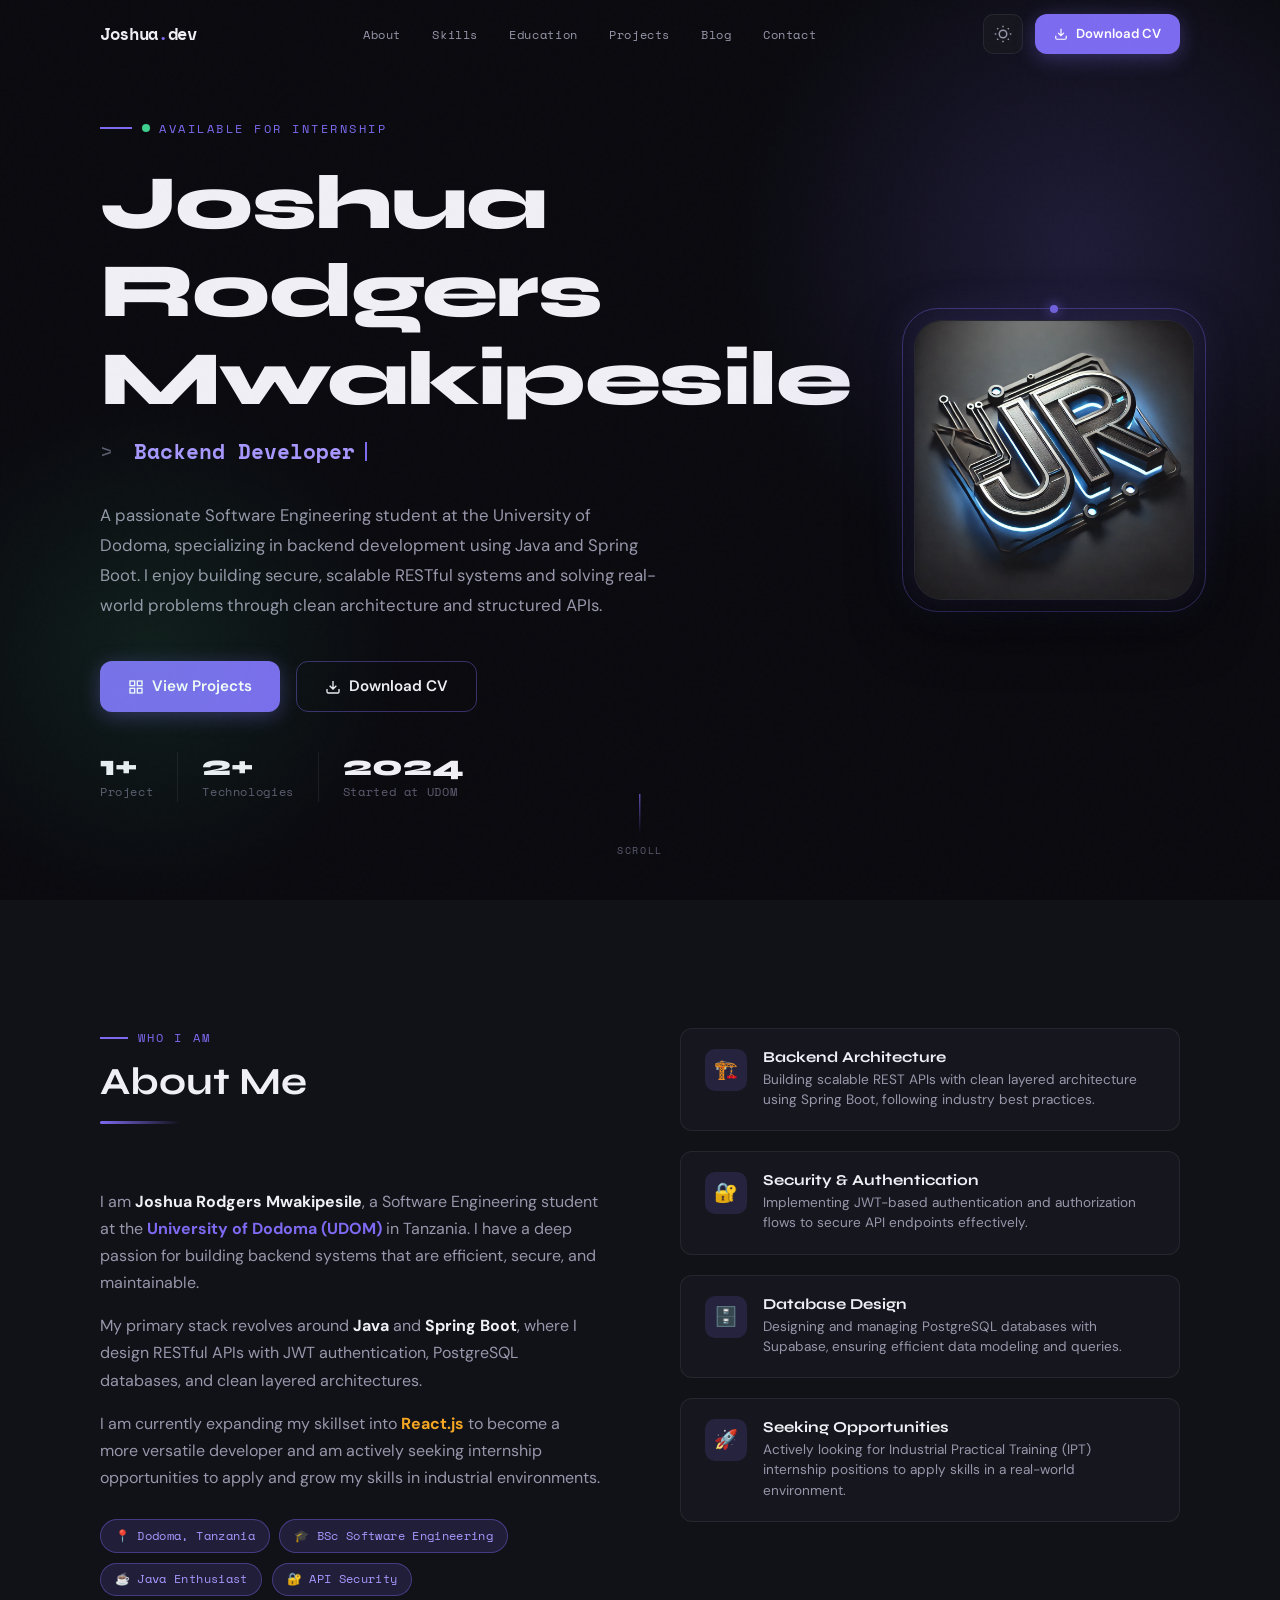
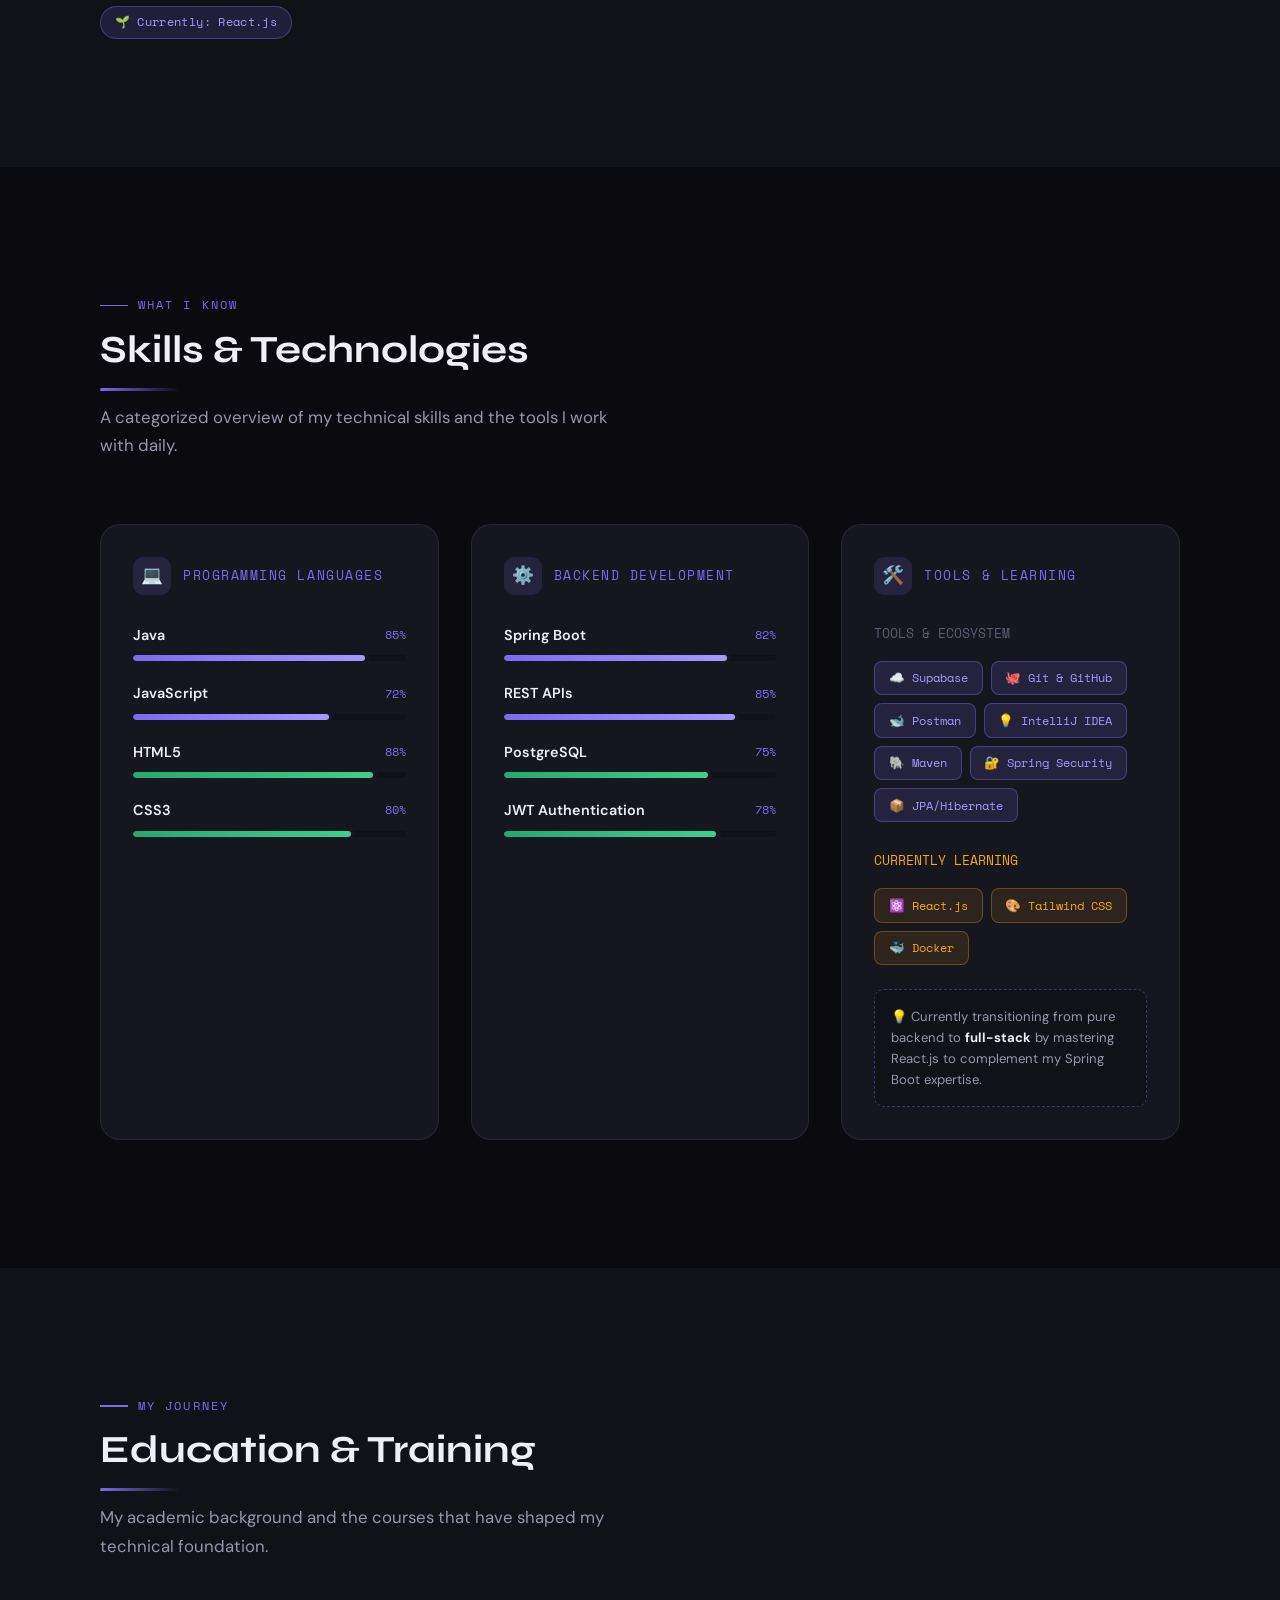
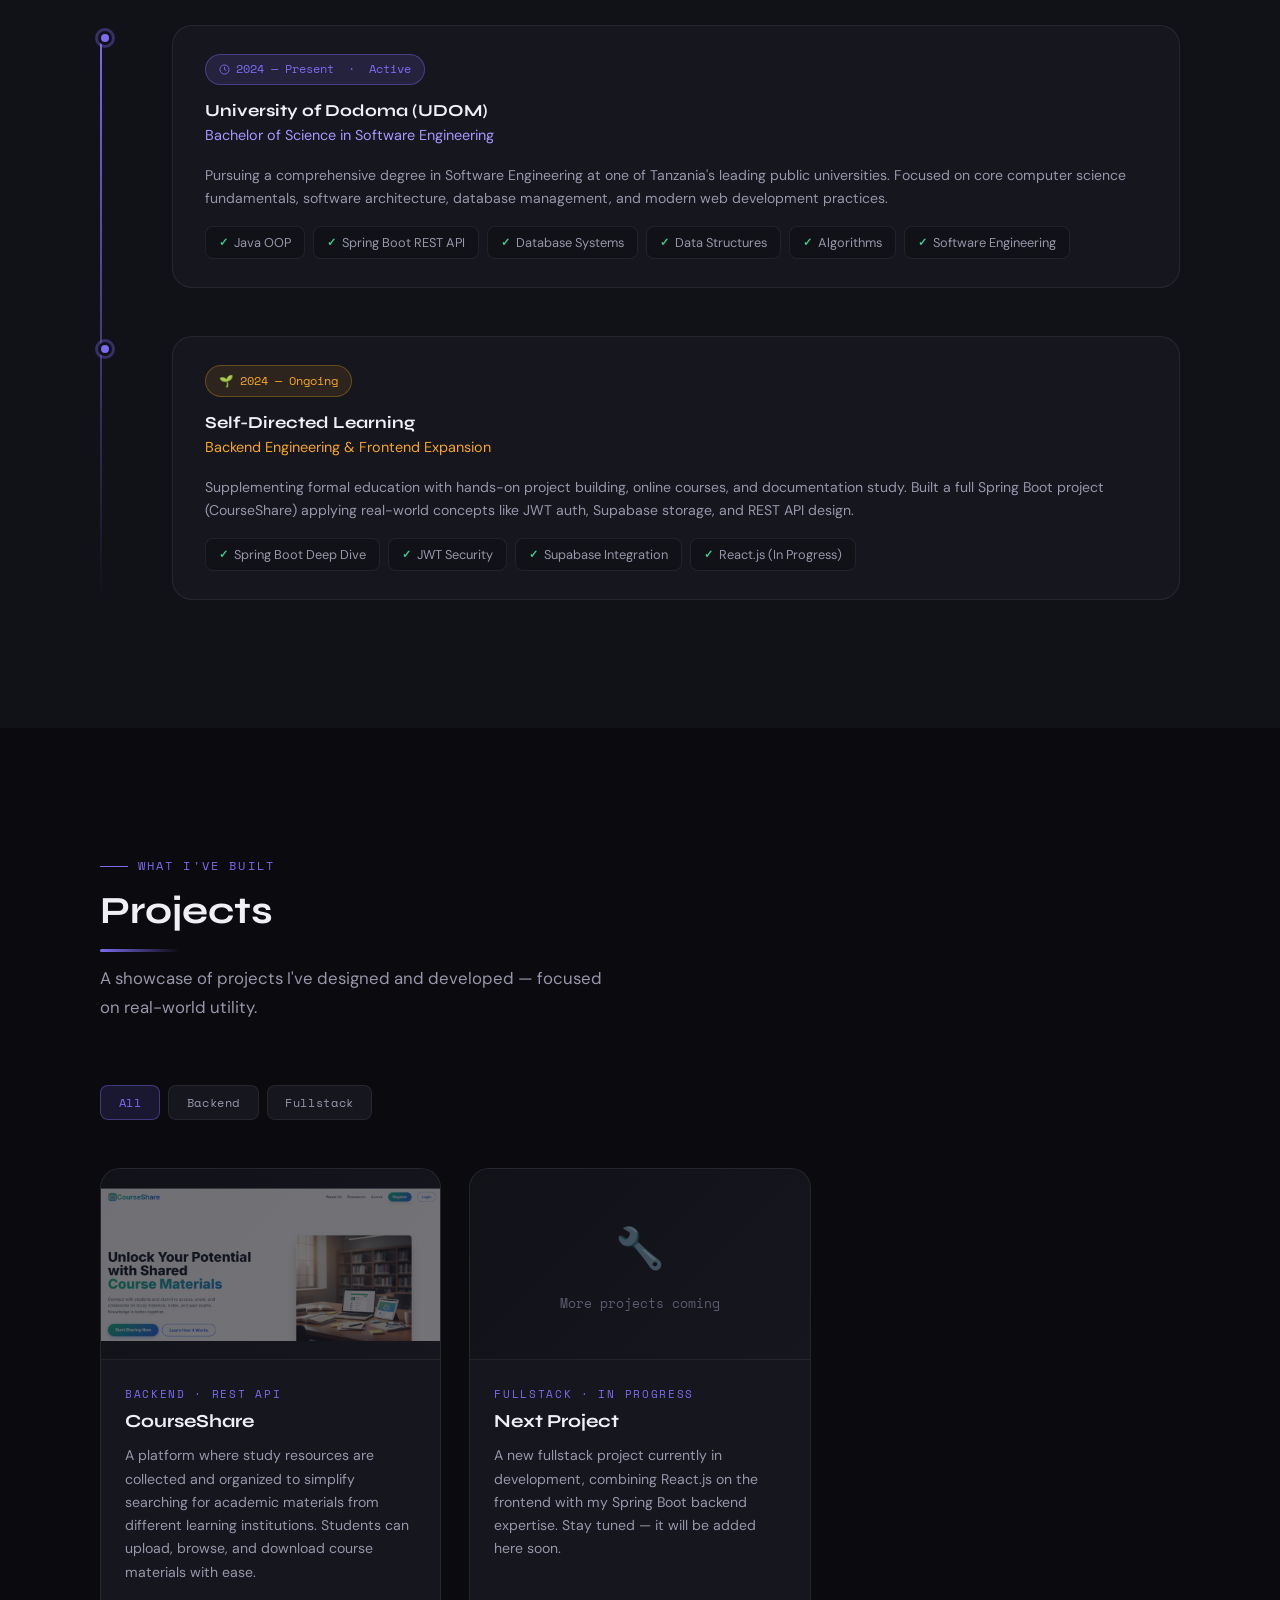
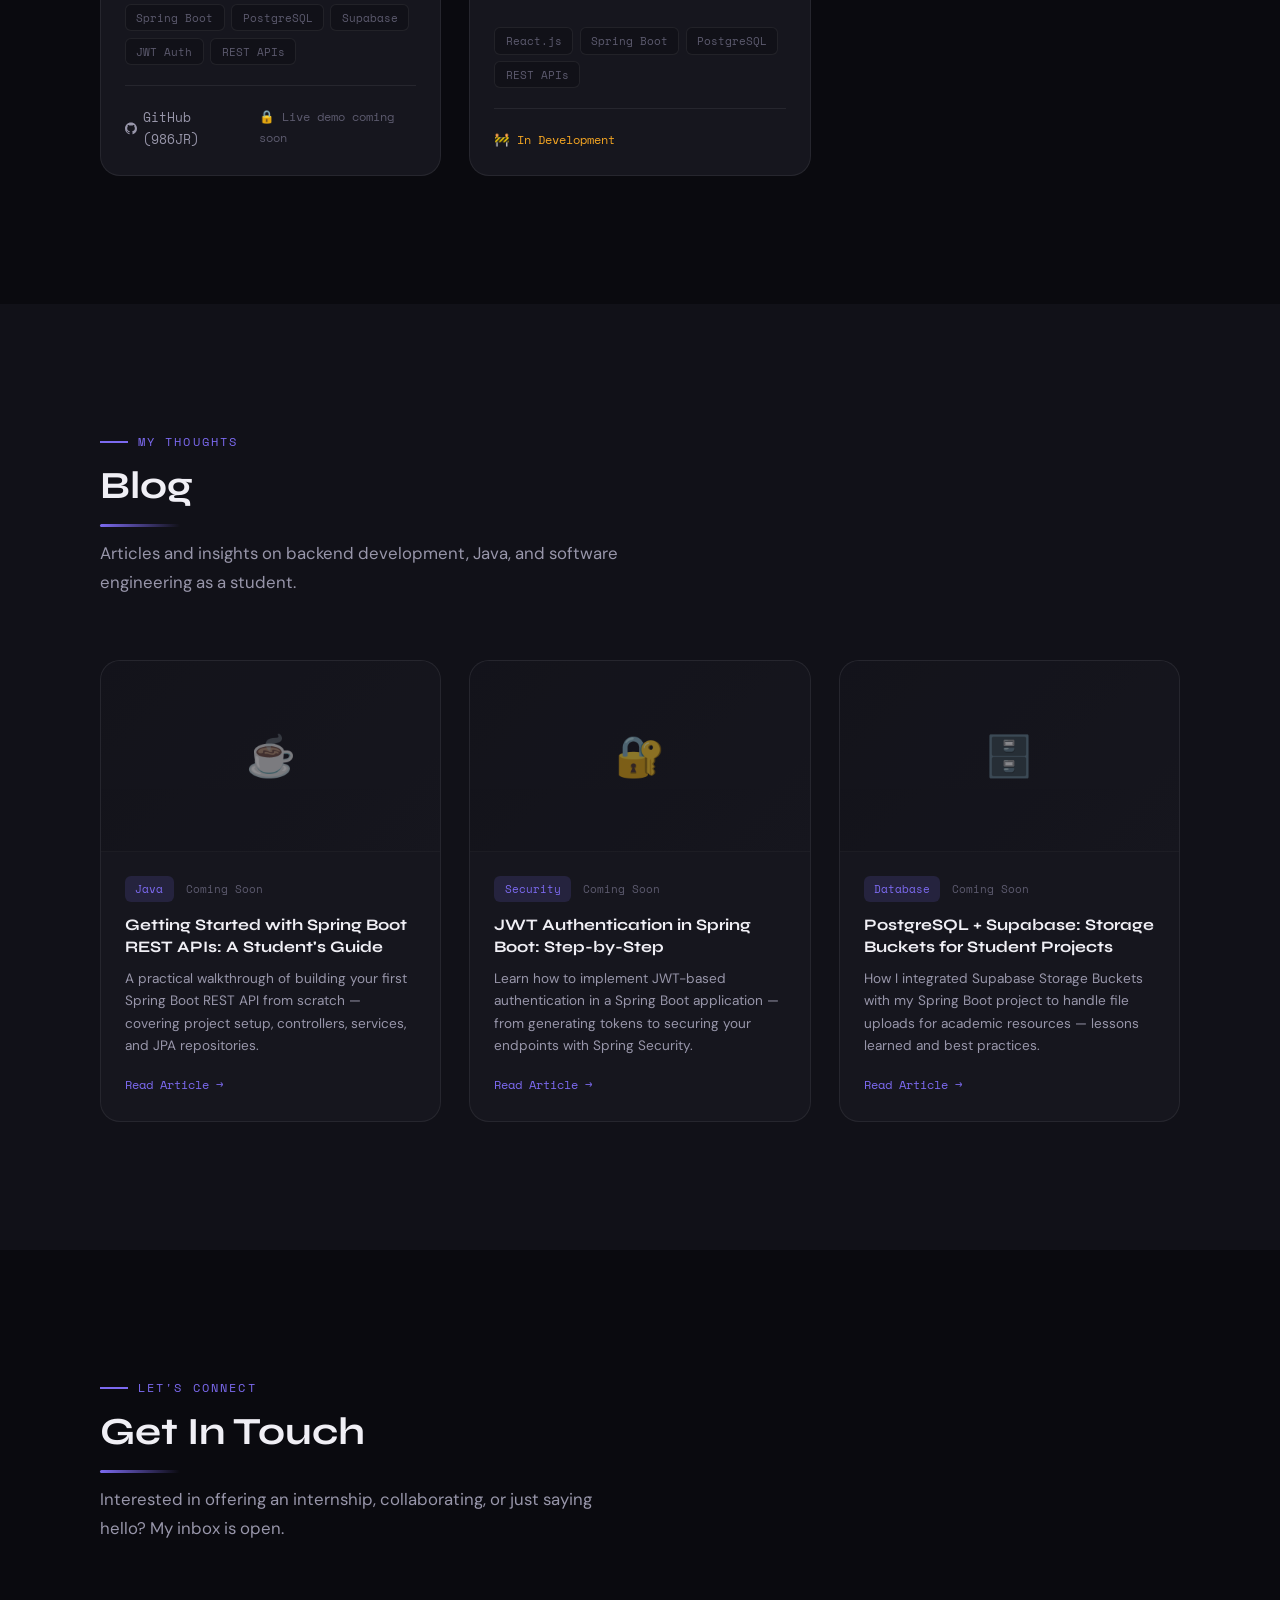
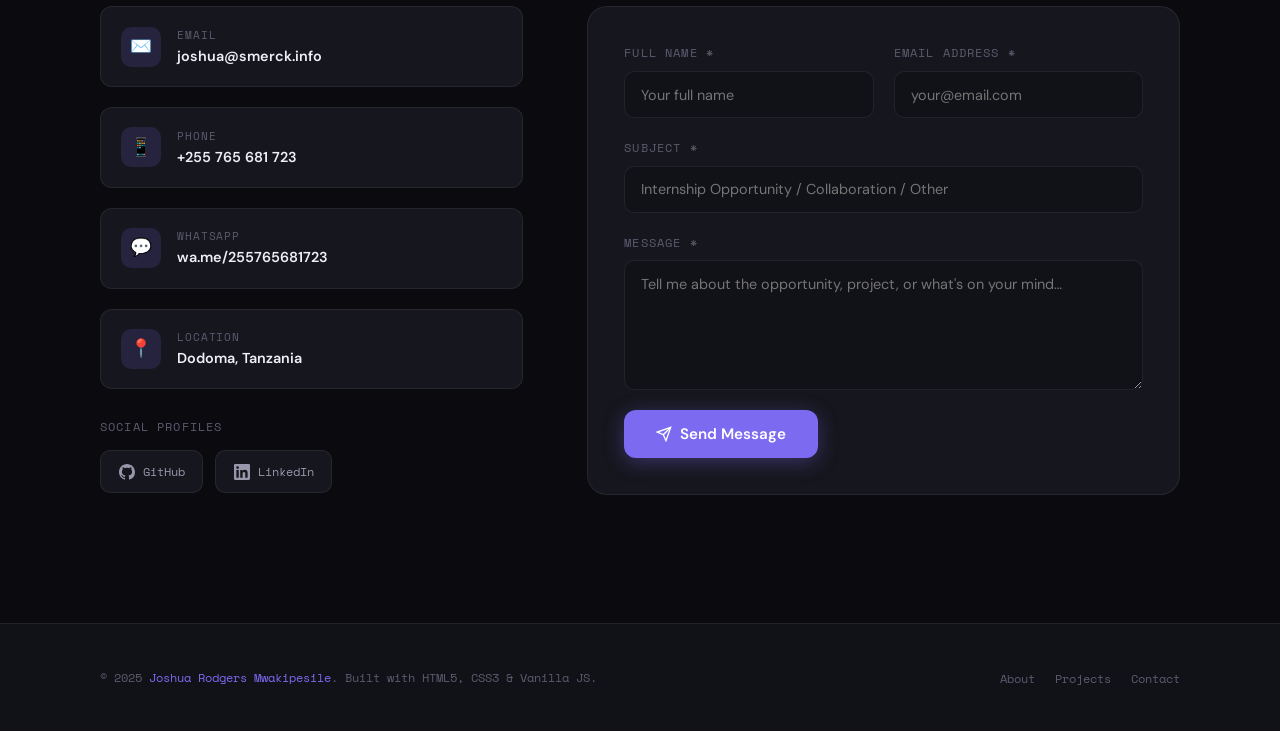
==== commit c48e8eef: "Changed My Email to professinal email of my own domain" ====
--- a/index.html
+++ b/index.html
@@ -14,6 +14,7 @@
 
   <!-- Canonical -->
   <link rel="canonical" href="#" />
+  <link rel="icon" type="image/png" href="assets/jr_png.png">
 
   <!-- Fonts -->
   <link rel="preconnect" href="https://fonts.googleapis.com" />
@@ -661,11 +662,11 @@
       <div class="reveal-left" aria-label="Contact information">
         <div class="contact-info">
 
-          <a href="mailto:joshuaridgers986@gmail.com" class="contact-item" aria-label="Send email to Joshua">
+          <a href="mailto:joshua@smerck.info" class="contact-item" aria-label="Send email to Joshua">
             <div class="contact-icon" aria-hidden="true">✉️</div>
             <div>
               <div class="contact-label">Email</div>
-              <div class="contact-value">joshuaridgers986@gmail.com</div>
+              <div class="contact-value">joshua@smerck.info</div>
             </div>
           </a>
 
